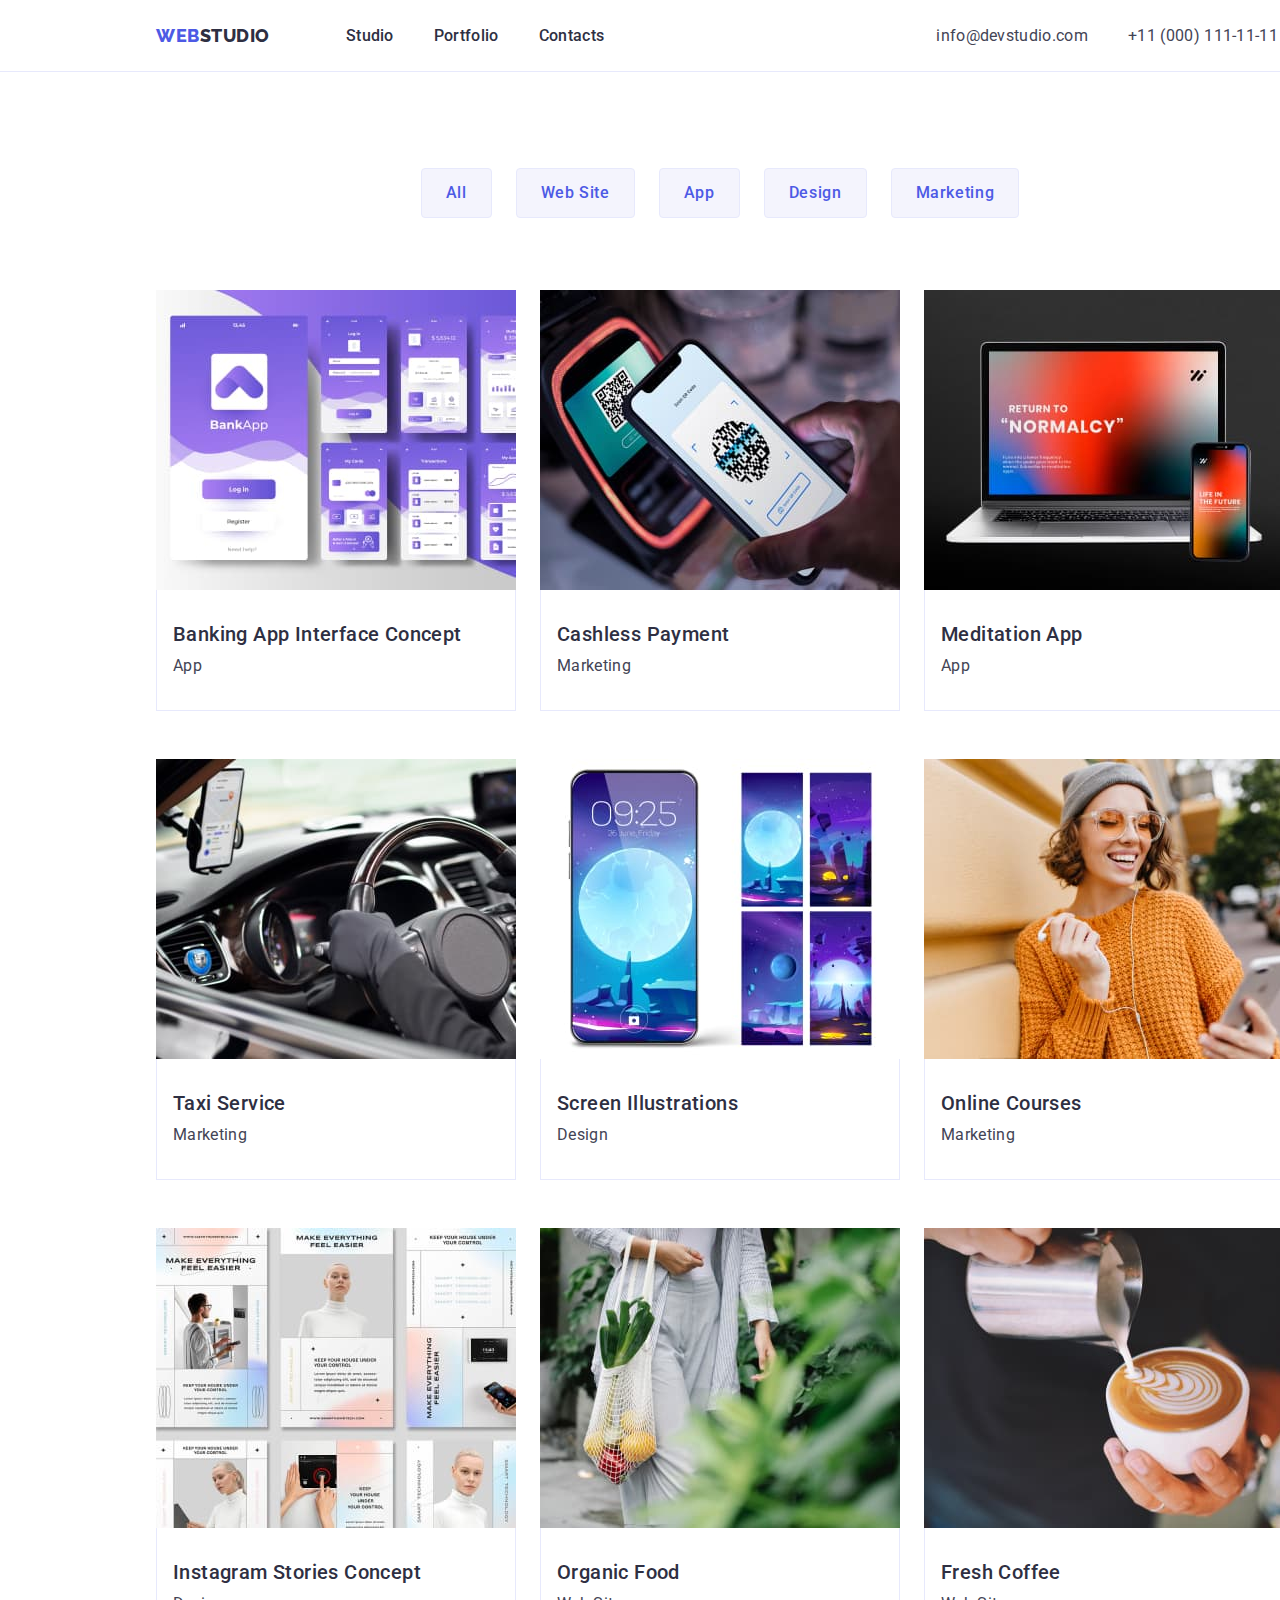
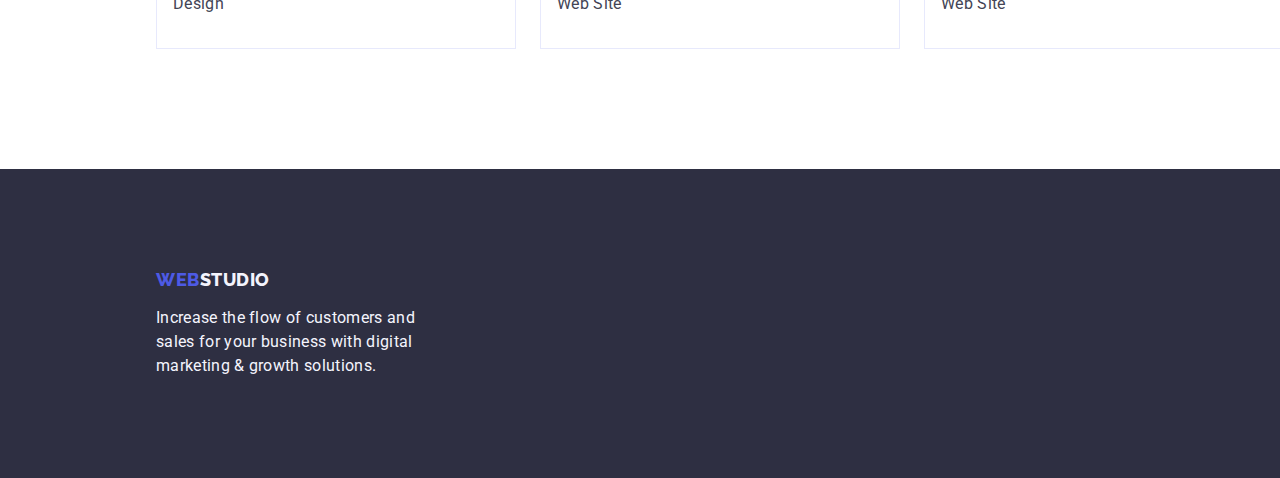
==== portfolio.html @ 1eb71e54 "Initial commit" ====
<!DOCTYPE html>
<html lang="en">
  <head>
    <meta charset="UTF-8" />
    <meta http-equiv="X-UA-Compatible" content="IE=edge" />
    <meta name="viewport" content="width=device-width, initial-scale=1.0" />
    <link rel="preconnect" href="https://fonts.googleapis.com" />
    <link rel="preconnect" href="https://fonts.gstatic.com" crossorigin />
    <link
      href="https://fonts.googleapis.com/css2?family=Raleway:wght@800&family=Roboto:wght@400;500;700;900&display=swap"
      rel="stylesheet"
    />
    <link rel="stylesheet" href="./css/modern-normalize.min.css" />
    <link rel="stylesheet" href="./css/styles.css" />
    <title>Portfolio</title>
  </head>
  <body>
    <!-- header -->
    <header class="header">
      <div class="header-div container">
        <nav class="header-nav">
          <!-- logo -->

          <a class="header-logo-main link" href="./index.html"
            >Web<span class="header-logo-part">Studio</span></a
          >
          <!-- menu -->
          <!-- использовать ли тут меню, или лучше юл? по семантике вроде как лучше меню? -->
          <ul class="list header-list">
            <li class="header-menu-list">
              <a class="header-menu-list-properties link" href="./index.html"
                >Studio</a
              >
            </li>
            <li class="header-menu-list">
              <a
                class="header-menu-list-properties link"
                href="./portfolio.html"
                >Portfolio</a
              >
            </li>
            <li class="header-menu-list">
              <a class="header-menu-list-properties link" href="">Contacts</a>
            </li>
          </ul>
        </nav>
        <!-- contacts -->
        <address class="header-contacts">
          <ul class="list header-contacts-list">
            <li class="contacts-item">
              <a class="contacts-link link" href="mailto:info@devstudio.com"
                >info@devstudio.com</a
              >
            </li>
            <li class="contacts-item">
              <a class="contacts-link link" href="tel:+110001111111"
                >+11 (000) 111-11-11</a
              >
            </li>
          </ul>
        </address>
      </div>
    </header>
    <main>
      <section class="projects-section">
        <div class="projects-container container">
          <h1 class="visually-hidden">Our Projects</h1>
          <ul class="projects-list list">
            <li><button class="portfolio-button" type="button">All</button></li>
            <li>
              <button class="portfolio-button" type="button">Web Site</button>
            </li>
            <li><button class="portfolio-button" type="button">App</button></li>
            <li>
              <button class="portfolio-button" type="button">Design</button>
            </li>
            <li>
              <button class="portfolio-button" type="button">Marketing</button>
            </li>
          </ul>

          <ul class="projects-card list">
            <li class="projects-card-list">
              <a class="link" href=""
                ><img
                  src="./images/bankingappinterfaceconcept.jpg"
                  alt="Banking App Interface Concept"
                  width="360"
                  height="300"
                />
                <div class="projects-card-list-content">
                  <h2 class="h-two-portfolio">Banking App Interface Concept</h2>
                  <p class="goal-p">App</p>
                </div>
              </a>
            </li>
            <li class="projects-card-list">
              <a class="link" href=""
                ><img
                  src="./images/cashlesspayment.jpg"
                  alt="Cashless Payment"
                  width="360"
                  height="300"
                />
                <div class="projects-card-list-content">
                  <h2 class="h-two-portfolio">Cashless Payment</h2>
                  <p class="goal-p">Marketing</p>
                </div>
              </a>
            </li>
            <li class="projects-card-list">
              <a class="link" href=""
                ><img
                  src="./images/meditationapp.jpg"
                  alt="Meditation App"
                  width="360"
                  height="300"
                />
                <div class="projects-card-list-content">
                  <h2 class="h-two-portfolio">Meditation App</h2>
                  <p class="goal-p">App</p>
                </div>
              </a>
            </li>
            <li class="projects-card-list">
              <a class="link" href=""
                ><img
                  src="./images/taxiservice.jpg"
                  alt="Taxi Service"
                  width="360"
                  height="300"
                />
                <div class="projects-card-list-content">
                  <h2 class="h-two-portfolio">Taxi Service</h2>
                  <p class="goal-p">Marketing</p>
                </div>
              </a>
            </li>
            <li class="projects-card-list">
              <a class="link" href=""
                ><img
                  src="./images/screenillustrations.jpg"
                  alt="Screen Illustrations"
                  width="360"
                  height="300"
                />
                <div class="projects-card-list-content">
                  <h2 class="h-two-portfolio">Screen Illustrations</h2>
                  <p class="goal-p">Design</p>
                </div>
              </a>
            </li>
            <li class="projects-card-list">
              <a class="link" href=""
                ><img
                  src="./images/onlinecourses.jpg"
                  alt="Online Courses"
                  width="360"
                  height="300"
                />
                <div class="projects-card-list-content">
                  <h2 class="h-two-portfolio">Online Courses</h2>
                  <p class="goal-p">Marketing</p>
                </div>
              </a>
            </li>
            <li class="projects-card-list">
              <a class="link" href=""
                ><img
                  src="./images/instagramstoriesconcept.jpg"
                  alt="Instagram Stories Concept"
                  width="360"
                  height="300"
                />
                <div class="projects-card-list-content">
                  <h2 class="h-two-portfolio">Instagram Stories Concept</h2>
                  <p class="goal-p">Design</p>
                </div>
              </a>
            </li>
            <li class="projects-card-list">
              <a class="link" href="">
                <img
                  src="./images/organicfood.jpg"
                  alt="Organic Food"
                  width="360"
                  height="300"
                />
                <div class="projects-card-list-content">
                  <h2 class="h-two-portfolio">Organic Food</h2>
                  <p class="goal-p">Web Site</p>
                </div>
              </a>
            </li>
            <li class="projects-card-list">
              <a class="link" href="">
                <img
                  src="./images/freshcoffee.jpg"
                  alt="Fresh Coffee"
                  width="360"
                  height="300"
                />
                <div class="projects-card-list-content">
                  <h2 class="h-two-portfolio">Fresh Coffee</h2>
                  <p class="goal-p">Web Site</p>
                </div>
              </a>
            </li>
          </ul>
        </div>
      </section>
    </main>
    <footer class="footer-main">
      <div class="footer-container container">
        <a class="footer-logo-main link" href="./index.html"
          >Web<span class="footer-logo-part">Studio</span></a
        >

        <p class="footer-text">
          Increase the flow of customers and <br />
          sales for your business with digital <br />
          marketing & growth solutions.
        </p>
      </div>
    </footer>
  </body>
</html>
---- css/styles.css ----
body {
  font-family: "Roboto", sans-serif;
  color: #434455;
  background-color: #ffffff;
  width: 1440px;
  margin: 0 auto;
}

.container {
  -webkit-box-align: center;
      -ms-flex-align: center;
          align-items: center;
  width: 1158px;
  margin: 0 auto;
  padding: 0 15px;
}

.header {
  background-color: #ffffff;
  border-bottom: 1px solid #e7e9fc;
  height: 72px;
  display: -webkit-box;
  display: -ms-flexbox;
  display: flex;
  -webkit-box-pack: center;
      -ms-flex-pack: center;
          justify-content: center;
}
.header .header-div {
  display: -webkit-box;
  display: -ms-flexbox;
  display: flex;
}
.header .header-div .header-nav {
  display: -webkit-box;
  display: -ms-flexbox;
  display: flex;
  -webkit-box-align: center;
      -ms-flex-align: center;
          align-items: center;
}
.header .header-div .header-nav .header-list {
  display: -webkit-box;
  display: -ms-flexbox;
  display: flex;
  margin-right: 332px;
  gap: 40px;
  -webkit-box-align: start;
      -ms-flex-align: start;
          align-items: flex-start;
}
.header .header-div .header-nav .header-list .header-menu-list-properties {
  color: #2e2f42;
  font-size: 16px;
  font-weight: 500;
  line-height: 1.5;
  letter-spacing: 0.02em;
  padding: 24px 0;
}
.header .header-div .header-nav .header-list .header-menu-list-properties:hover, .header .header-div .header-nav .header-list .header-menu-list-properties:focus {
  color: #404bbf;
}
.header .header-div .header-nav .header-logo-main {
  color: #4d5ae5;
  font-family: "Raleway", sans-serif;
  font-size: 18px;
  font-weight: 800;
  text-transform: uppercase;
  line-height: 1.17;
  letter-spacing: 0.03em;
  margin-right: 76px;
}
.header .header-div .header-nav .header-logo-main .header-logo-part {
  color: #2e2f42;
}
.header .header-div .header-contacts {
  font-style: normal;
}
.header .header-div .header-contacts .header-contacts-list {
  display: -webkit-box;
  display: -ms-flexbox;
  display: flex;
  gap: 40px;
}
.header .header-div .header-contacts .header-contacts-list .contacts-link {
  color: inherit;
  font-size: 16px;
  line-height: 1.5;
  letter-spacing: 0.02em;
}
.header .header-div .header-contacts .header-contacts-list .contacts-link:hover, .header .header-div .header-contacts .header-contacts-list .contacts-link:focus {
  color: #404bbf;
}

.footer-main {
  background-color: #2e2f42;
  padding: 100px 0;
}
.footer-main .footer-logo-main {
  display: inline-block;
  color: #4d5ae5;
  font-family: "Raleway", sans-serif;
  font-size: 18px;
  font-weight: 800;
  text-transform: uppercase;
  line-height: 1.17;
  letter-spacing: 0.03em;
  margin-bottom: 16px;
}
.footer-main .footer-logo-main .footer-logo-part {
  color: #f4f4fd;
}
.footer-main .footer-text {
  max-width: 264px;
  font-size: 16px;
  color: #f4f4fd;
  letter-spacing: 0.02em;
  line-height: 1.5;
}

.list {
  list-style: none;
}

.link {
  text-decoration: none;
}

.h-one {
  color: #ffffff;
  font-size: 56px;
  line-height: 1.07;
  letter-spacing: 0.02em;
}

.h-two {
  color: #2e2f42;
  font-size: 36px;
  line-height: 1.11;
  text-transform: capitalize;
  letter-spacing: 0.02em;
  text-align: center;
}

.goal-p {
  color: #434455;
  font-size: 16px;
  line-height: 1.5;
  letter-spacing: 0.02em;
}

.h-three {
  color: #2e2f42;
  font-size: 20px;
  font-weight: 500;
  line-height: 1.2;
  letter-spacing: 0.02em;
}

.h-two-portfolio {
  color: #2e2f42;
  font-size: 20px;
  font-weight: 500;
  line-height: 1.2;
  letter-spacing: 0.02em;
}

.main-button {
  font-family: "Roboto", sans-serif;
  font-weight: 500;
  background-color: #4d5ae5;
  color: #ffffff;
  font-size: 16px;
  cursor: pointer;
  line-height: 1.5;
  letter-spacing: 0.04em;
  height: 56px;
}
.main-button:hover, .main-button:focus {
  background-color: #404bbf;
}

.portfolio-button {
  font-family: "Roboto", sans-serif;
  font-weight: 500;
  background-color: #f4f4fd;
  color: #4d5ae5;
  font-size: 16px;
  cursor: pointer;
  line-height: 1.5;
  letter-spacing: 0.04em;
  padding: 12px 24px;
  border-radius: 4px;
  border: 1px solid #e7e9fc;
}
.portfolio-button:hover, .portfolio-button:focus {
  background-color: #404bbf;
  color: #ffffff;
  border: 1px solid transparent;
}

.welcome-page {
  display: -webkit-box;
  display: -ms-flexbox;
  display: flex;
  -ms-flex-negative: 0;
      flex-shrink: 0;
  width: 1440px;
  background-color: #2e2f42;
  color: #ffffff;
  padding: 188px 0;
  text-align: center;
}
.welcome-page .h-one {
  max-width: 496px;
  margin: 0 auto;
}
.welcome-page .main-button {
  display: block;
  min-width: 169px;
  border: none;
  border-radius: 4px;
  margin: 48px auto 0;
}

.visually-hidden {
  position: absolute;
  width: 1px;
  height: 1px;
  padding: 0;
  margin: -1px;
  overflow: hidden;
  clip: rect(0, 0, 0, 0);
  -webkit-clip-path: inset(100%);
          clip-path: inset(100%);
  white-space: nowrap;
  border: 0;
}

.our-goal {
  padding: 120px 0;
}
.our-goal .goal-container {
  display: -webkit-box;
  display: -ms-flexbox;
  display: flex;
  -ms-flex-negative: 0;
      flex-shrink: 0;
}
.our-goal .goal-container .goal-list {
  display: -webkit-box;
  display: -ms-flexbox;
  display: flex;
  gap: 24px;
}
.our-goal .goal-container .goal-list .goal-list-li {
  display: -webkit-box;
  display: -ms-flexbox;
  display: flex;
  width: calc((100% - 72px) / 4);
  -webkit-box-orient: vertical;
  -webkit-box-direction: normal;
      -ms-flex-direction: column;
          flex-direction: column;
  -webkit-box-align: start;
      -ms-flex-align: start;
          align-items: flex-start;
}
.our-goal .goal-container .goal-list .goal-list-li .h-three {
  margin-bottom: 8px;
}
.our-goal .goal-container .goal-list .goal-list-li .goal-p {
  margin: 0;
  padding: 0;
}

.section-two {
  padding: 0 0 120px 0;
}
.section-two .do-container {
  display: -webkit-box;
  display: -ms-flexbox;
  display: flex;
  -webkit-box-orient: vertical;
  -webkit-box-direction: normal;
      -ms-flex-direction: column;
          flex-direction: column;
}
.section-two .do-container .h-two {
  margin-bottom: 72px;
  text-align: center;
}
.section-two .do-container .images-list {
  display: -webkit-box;
  display: -ms-flexbox;
  display: flex;
  gap: 24px;
  -ms-flex-negative: 0;
      flex-shrink: 0;
}
.section-two .do-container .images-list .images-work {
  display: -webkit-inline-box;
  display: -ms-inline-flexbox;
  display: inline-flex;
  width: calc((100% - 48px) / 3);
  -webkit-box-orient: vertical;
  -webkit-box-direction: normal;
      -ms-flex-direction: column;
          flex-direction: column;
  -webkit-box-align: start;
      -ms-flex-align: start;
          align-items: flex-start;
}

.section-employee {
  padding: 120px 0;
  background: #f4f4fd;
}
.section-employee .employee-container {
  display: -webkit-box;
  display: -ms-flexbox;
  display: flex;
  -webkit-box-orient: vertical;
  -webkit-box-direction: normal;
      -ms-flex-direction: column;
          flex-direction: column;
}
.section-employee .employee-container .h-two {
  margin-bottom: 72px;
  text-align: center;
}
.section-employee .employee-container .employee-list {
  display: -webkit-box;
  display: -ms-flexbox;
  display: flex;
  gap: 24px;
  -ms-flex-negative: 0;
      flex-shrink: 0;
}
.section-employee .employee-container .employee-list .employee-card {
  display: -webkit-inline-box;
  display: -ms-inline-flexbox;
  display: inline-flex;
  width: calc((100% - 72px) / 4);
  -webkit-box-orient: vertical;
  -webkit-box-direction: normal;
      -ms-flex-direction: column;
          flex-direction: column;
  -webkit-box-align: center;
      -ms-flex-align: center;
          align-items: center;
  -webkit-box-pack: center;
      -ms-flex-pack: center;
          justify-content: center;
  border-radius: 0px 0px 4px 4px;
  background: #ffffff;
  -webkit-box-shadow: 0px 2px 1px 0px rgba(46, 47, 66, 0.08), 0px 1px 1px 0px rgba(46, 47, 66, 0.16), 0px 1px 6px 0px rgba(46, 47, 66, 0.08);
          box-shadow: 0px 2px 1px 0px rgba(46, 47, 66, 0.08), 0px 1px 1px 0px rgba(46, 47, 66, 0.16), 0px 1px 6px 0px rgba(46, 47, 66, 0.08);
}
.section-employee .employee-container .employee-list .employee-card .employee-card-text {
  display: -webkit-box;
  display: -ms-flexbox;
  display: flex;
  width: 232px;
  -webkit-box-orient: vertical;
  -webkit-box-direction: normal;
      -ms-flex-direction: column;
          flex-direction: column;
  -webkit-box-pack: center;
      -ms-flex-pack: center;
          justify-content: center;
  -webkit-box-align: center;
      -ms-flex-align: center;
          align-items: center;
  padding: 32px 16px;
}
.section-employee .employee-container .employee-list .employee-card .employee-card-text .h-three {
  text-align: center;
  margin-bottom: 8px;
}
.section-employee .employee-container .employee-list .employee-card .employee-card-text .goal-p {
  text-align: center;
}

.projects-section {
  padding: 96px 0 120px 0;
}
.projects-section .projects-list {
  display: -webkit-box;
  display: -ms-flexbox;
  display: flex;
  -webkit-box-pack: center;
      -ms-flex-pack: center;
          justify-content: center;
  gap: 24px;
  margin-bottom: 72px;
}

.projects-card {
  display: -webkit-box;
  display: -ms-flexbox;
  display: flex;
  -ms-flex-wrap: wrap;
      flex-wrap: wrap;
  -webkit-column-gap: 24px;
     -moz-column-gap: 24px;
          column-gap: 24px;
  row-gap: 48px;
}
.projects-card .projects-card-list {
  width: calc((100% - 48px) / 3);
}
.projects-card .projects-card-list .projects-card-list-content {
  padding: 32px 16px;
  border: 1px solid #e7e9fc;
  border-top: none;
}
.projects-card .projects-card-list .projects-card-list-content .h-two-portfolio {
  margin-bottom: 8px;
}/*# sourceMappingURL=styles.css.map */
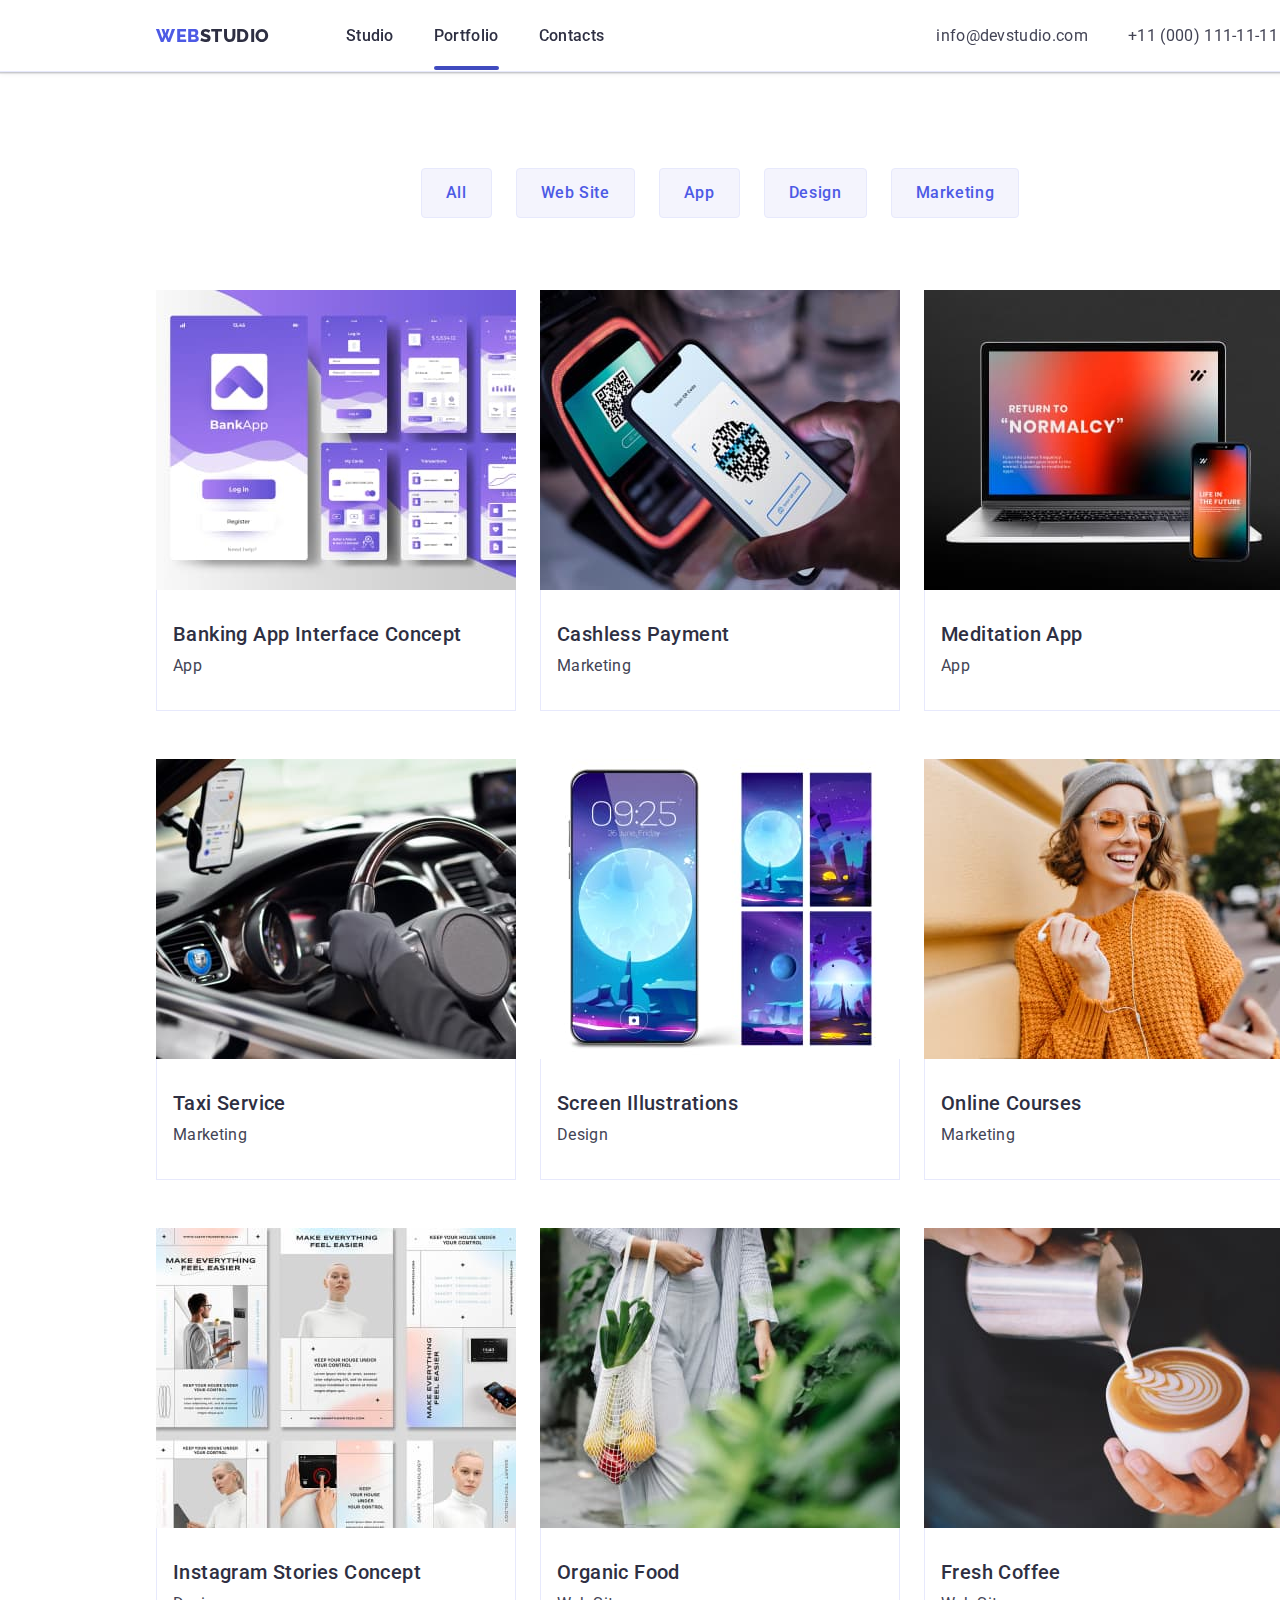
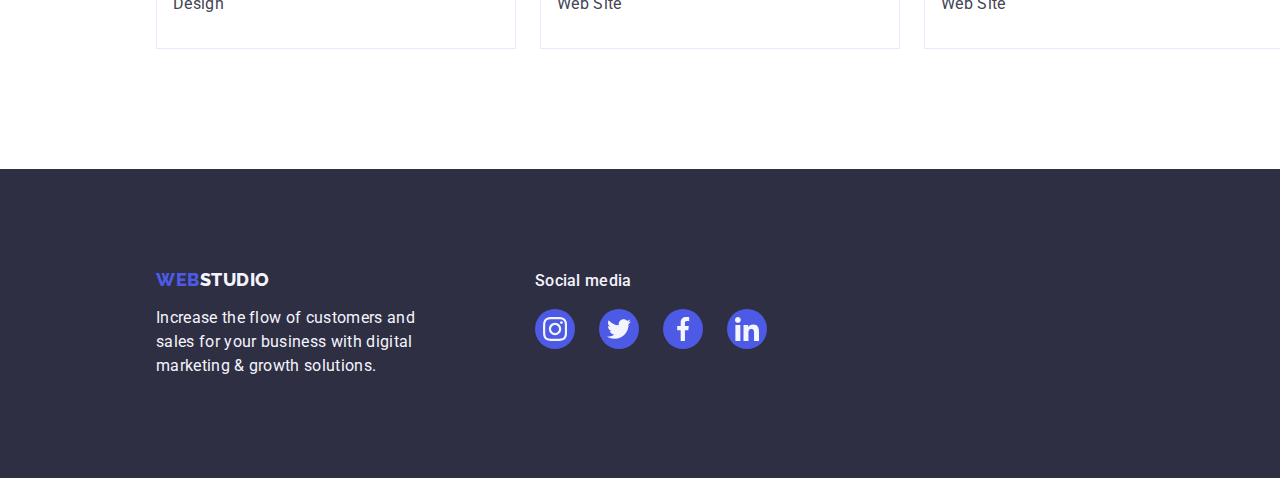
==== commit a4ae692b: "test" ====
--- a/portfolio.html
+++ b/portfolio.html
@@ -34,7 +34,7 @@
             </li>
             <li class="header-menu-list">
               <a
-                class="header-menu-list-properties link"
+                class="header-menu-list-properties link current"
                 href="./portfolio.html"
                 >Portfolio</a
               >
@@ -81,13 +81,23 @@
 
           <ul class="projects-card list">
             <li class="projects-card-list">
-              <a class="link" href=""
-                ><img
-                  src="./images/bankingappinterfaceconcept.jpg"
-                  alt="Banking App Interface Concept"
-                  width="360"
-                  height="300"
-                />
+              <a class="link" href="">
+                <div class="projects-overlay-box">
+                  <img
+                    src="./images/bankingappinterfaceconcept.jpg"
+                    alt="Banking App Interface Concept"
+                    width="360"
+                    height="300"
+                  />
+                  <div class="overlay">
+                    <p class="overlay-p">
+                      Lorem ipsum dolor sit amet consectetur adipisicing elit.
+                      Atque nobis, officia eveniet culpa consequuntur distinctio
+                      quo non soluta tenetur sit voluptatibus quos libero, omnis
+                      rem maxime, mollitia blanditiis suscipit hic.
+                    </p>
+                  </div>
+                </div>
                 <div class="projects-card-list-content">
                   <h2 class="h-two-portfolio">Banking App Interface Concept</h2>
                   <p class="goal-p">App</p>
@@ -96,12 +106,22 @@
             </li>
             <li class="projects-card-list">
               <a class="link" href=""
-                ><img
-                  src="./images/cashlesspayment.jpg"
-                  alt="Cashless Payment"
-                  width="360"
-                  height="300"
-                />
+                ><div class="projects-overlay-box">
+                  <img
+                    src="./images/cashlesspayment.jpg"
+                    alt="Cashless Payment"
+                    width="360"
+                    height="300"
+                  />
+                  <div class="overlay">
+                    <p class="overlay-p">
+                      Lorem ipsum dolor sit amet consectetur adipisicing elit.
+                      Atque nobis, officia eveniet culpa consequuntur distinctio
+                      quo non soluta tenetur sit voluptatibus quos libero, omnis
+                      rem maxime, mollitia blanditiis suscipit hic.
+                    </p>
+                  </div>
+                </div>
                 <div class="projects-card-list-content">
                   <h2 class="h-two-portfolio">Cashless Payment</h2>
                   <p class="goal-p">Marketing</p>
@@ -110,12 +130,22 @@
             </li>
             <li class="projects-card-list">
               <a class="link" href=""
-                ><img
-                  src="./images/meditationapp.jpg"
-                  alt="Meditation App"
-                  width="360"
-                  height="300"
-                />
+                ><div class="projects-overlay-box">
+                  <img
+                    src="./images/meditationapp.jpg"
+                    alt="Meditation App"
+                    width="360"
+                    height="300"
+                  />
+                  <div class="overlay">
+                    <p class="overlay-p">
+                      Lorem ipsum dolor sit amet consectetur adipisicing elit.
+                      Atque nobis, officia eveniet culpa consequuntur distinctio
+                      quo non soluta tenetur sit voluptatibus quos libero, omnis
+                      rem maxime, mollitia blanditiis suscipit hic.
+                    </p>
+                  </div>
+                </div>
                 <div class="projects-card-list-content">
                   <h2 class="h-two-portfolio">Meditation App</h2>
                   <p class="goal-p">App</p>
@@ -124,12 +154,22 @@
             </li>
             <li class="projects-card-list">
               <a class="link" href=""
-                ><img
-                  src="./images/taxiservice.jpg"
-                  alt="Taxi Service"
-                  width="360"
-                  height="300"
-                />
+                ><div class="projects-overlay-box">
+                  <img
+                    src="./images/taxiservice.jpg"
+                    alt="Taxi Service"
+                    width="360"
+                    height="300"
+                  />
+                  <div class="overlay">
+                    <p class="overlay-p">
+                      Lorem ipsum dolor sit amet consectetur adipisicing elit.
+                      Atque nobis, officia eveniet culpa consequuntur distinctio
+                      quo non soluta tenetur sit voluptatibus quos libero, omnis
+                      rem maxime, mollitia blanditiis suscipit hic.
+                    </p>
+                  </div>
+                </div>
                 <div class="projects-card-list-content">
                   <h2 class="h-two-portfolio">Taxi Service</h2>
                   <p class="goal-p">Marketing</p>
@@ -138,12 +178,22 @@
             </li>
             <li class="projects-card-list">
               <a class="link" href=""
-                ><img
-                  src="./images/screenillustrations.jpg"
-                  alt="Screen Illustrations"
-                  width="360"
-                  height="300"
-                />
+                ><div class="projects-overlay-box">
+                  <img
+                    src="./images/screenillustrations.jpg"
+                    alt="Screen Illustrations"
+                    width="360"
+                    height="300"
+                  />
+                  <div class="overlay">
+                    <p class="overlay-p">
+                      Lorem ipsum dolor sit amet consectetur adipisicing elit.
+                      Atque nobis, officia eveniet culpa consequuntur distinctio
+                      quo non soluta tenetur sit voluptatibus quos libero, omnis
+                      rem maxime, mollitia blanditiis suscipit hic.
+                    </p>
+                  </div>
+                </div>
                 <div class="projects-card-list-content">
                   <h2 class="h-two-portfolio">Screen Illustrations</h2>
                   <p class="goal-p">Design</p>
@@ -152,12 +202,22 @@
             </li>
             <li class="projects-card-list">
               <a class="link" href=""
-                ><img
-                  src="./images/onlinecourses.jpg"
-                  alt="Online Courses"
-                  width="360"
-                  height="300"
-                />
+                ><div class="projects-overlay-box">
+                  <img
+                    src="./images/onlinecourses.jpg"
+                    alt="Online Courses"
+                    width="360"
+                    height="300"
+                  />
+                  <div class="overlay">
+                    <p class="overlay-p">
+                      Lorem ipsum dolor sit amet consectetur adipisicing elit.
+                      Atque nobis, officia eveniet culpa consequuntur distinctio
+                      quo non soluta tenetur sit voluptatibus quos libero, omnis
+                      rem maxime, mollitia blanditiis suscipit hic.
+                    </p>
+                  </div>
+                </div>
                 <div class="projects-card-list-content">
                   <h2 class="h-two-portfolio">Online Courses</h2>
                   <p class="goal-p">Marketing</p>
@@ -166,12 +226,22 @@
             </li>
             <li class="projects-card-list">
               <a class="link" href=""
-                ><img
-                  src="./images/instagramstoriesconcept.jpg"
-                  alt="Instagram Stories Concept"
-                  width="360"
-                  height="300"
-                />
+                ><div class="projects-overlay-box">
+                  <img
+                    src="./images/instagramstoriesconcept.jpg"
+                    alt="Instagram Stories Concept"
+                    width="360"
+                    height="300"
+                  />
+                  <div class="overlay">
+                    <p class="overlay-p">
+                      Lorem ipsum dolor sit amet consectetur adipisicing elit.
+                      Atque nobis, officia eveniet culpa consequuntur distinctio
+                      quo non soluta tenetur sit voluptatibus quos libero, omnis
+                      rem maxime, mollitia blanditiis suscipit hic.
+                    </p>
+                  </div>
+                </div>
                 <div class="projects-card-list-content">
                   <h2 class="h-two-portfolio">Instagram Stories Concept</h2>
                   <p class="goal-p">Design</p>
@@ -180,12 +250,22 @@
             </li>
             <li class="projects-card-list">
               <a class="link" href="">
-                <img
-                  src="./images/organicfood.jpg"
-                  alt="Organic Food"
-                  width="360"
-                  height="300"
-                />
+                <div class="projects-overlay-box">
+                  <img
+                    src="./images/organicfood.jpg"
+                    alt="Organic Food"
+                    width="360"
+                    height="300"
+                  />
+                  <div class="overlay">
+                    <p class="overlay-p">
+                      Lorem ipsum dolor sit amet consectetur adipisicing elit.
+                      Atque nobis, officia eveniet culpa consequuntur distinctio
+                      quo non soluta tenetur sit voluptatibus quos libero, omnis
+                      rem maxime, mollitia blanditiis suscipit hic.
+                    </p>
+                  </div>
+                </div>
                 <div class="projects-card-list-content">
                   <h2 class="h-two-portfolio">Organic Food</h2>
                   <p class="goal-p">Web Site</p>
@@ -194,12 +274,22 @@
             </li>
             <li class="projects-card-list">
               <a class="link" href="">
-                <img
-                  src="./images/freshcoffee.jpg"
-                  alt="Fresh Coffee"
-                  width="360"
-                  height="300"
-                />
+                <div class="projects-overlay-box">
+                  <img
+                    src="./images/freshcoffee.jpg"
+                    alt="Fresh Coffee"
+                    width="360"
+                    height="300"
+                  />
+                  <div class="overlay">
+                    <p class="overlay-p">
+                      Lorem ipsum dolor sit amet consectetur adipisicing elit.
+                      Atque nobis, officia eveniet culpa consequuntur distinctio
+                      quo non soluta tenetur sit voluptatibus quos libero, omnis
+                      rem maxime, mollitia blanditiis suscipit hic.
+                    </p>
+                  </div>
+                </div>
                 <div class="projects-card-list-content">
                   <h2 class="h-two-portfolio">Fresh Coffee</h2>
                   <p class="goal-p">Web Site</p>
@@ -212,15 +302,67 @@
     </main>
     <footer class="footer-main">
       <div class="footer-container container">
-        <a class="footer-logo-main link" href="./index.html"
-          >Web<span class="footer-logo-part">Studio</span></a
-        >
+        <div class="footer-logo-p">
+          <a class="footer-logo-main link" href="./index.html"
+            >Web<span class="footer-logo-part">Studio</span></a
+          >
 
-        <p class="footer-text">
-          Increase the flow of customers and <br />
-          sales for your business with digital <br />
-          marketing & growth solutions.
-        </p>
+          <p class="footer-text">
+            Increase the flow of customers and <br />
+            sales for your business with digital <br />
+            marketing & growth solutions.
+          </p>
+        </div>
+
+        <div class="footer-icons-box">
+          <p class="socials-p">Social media</p>
+          <ul class="footer-icons-ul list">
+            <li class="footer-icons-list">
+              <a
+                class="footer-a"
+                href="https://www.instagram.com/"
+                target="_blank"
+              >
+                <svg class="icon" width="24" height="24">
+                  <use href="./images/icons.svg#icon-instagram"></use>
+                </svg>
+              </a>
+            </li>
+            <li class="footer-icons-list">
+              <a
+                class="footer-a"
+                href="https://www.twitter.com/"
+                target="_blank"
+              >
+                <svg class="icon" width="24" height="24">
+                  <use href="./images/icons.svg#icon-twitter"></use>
+                </svg>
+              </a>
+            </li>
+            <li class="footer-icons-list">
+              <a
+                class="footer-a"
+                href="https://www.facebook.com/"
+                target="_blank"
+              >
+                <svg class="icon" width="24" height="24">
+                  <use href="./images/icons.svg#icon-facebook"></use>
+                </svg>
+              </a>
+            </li>
+            <li class="footer-icons-list">
+              <a
+                class="footer-a"
+                href="https://www.linkedin.com/"
+                target="_blank"
+              >
+                <svg class="icon" width="24" height="24">
+                  <use href="./images/icons.svg#icon-linkedin"></use>
+                </svg>
+              </a>
+            </li>
+          </ul>
+        </div>
       </div>
     </footer>
   </body>
--- a/css/styles.css
+++ b/css/styles.css
@@ -25,6 +25,10 @@
   -webkit-box-pack: center;
       -ms-flex-pack: center;
           justify-content: center;
+  position: sticky;
+  top: 0;
+  -webkit-box-shadow: 0px 2px 1px rgba(46, 47, 66, 0.08), 0px 1px 1px rgba(46, 47, 66, 0.16), 0px 1px 6px rgba(46, 47, 66, 0.08);
+          box-shadow: 0px 2px 1px rgba(46, 47, 66, 0.08), 0px 1px 1px rgba(46, 47, 66, 0.16), 0px 1px 6px rgba(46, 47, 66, 0.08);
 }
 .header .header-div {
   display: -webkit-box;
@@ -92,11 +96,114 @@
   color: #404bbf;
 }
 
+.current {
+  position: relative;
+  color: #404bbf;
+  -webkit-transition: color 250ms cubic-bezier(0.4, 0, 0.2, 1);
+  transition: color 250ms cubic-bezier(0.4, 0, 0.2, 1);
+}
+.current::after {
+  content: "";
+  width: 100%;
+  position: absolute;
+  left: 0;
+  bottom: -1px;
+  height: 4px;
+  background-color: #404bbf;
+  border-radius: 2px;
+}
+
 .footer-main {
   background-color: #2e2f42;
   padding: 100px 0;
 }
-.footer-main .footer-logo-main {
+.footer-main .footer-icons-box {
+  display: -webkit-box;
+  display: -ms-flexbox;
+  display: flex;
+  -webkit-box-orient: vertical;
+  -webkit-box-direction: normal;
+      -ms-flex-direction: column;
+          flex-direction: column;
+}
+.footer-main .footer-icons-box .socials-p {
+  font-size: 16px;
+  font-weight: 500;
+  color: #f4f4fd;
+  letter-spacing: 0.02em;
+  line-height: 1.5;
+  margin-bottom: 16px;
+}
+.footer-main .footer-icons-box .footer-icons-ul {
+  display: -webkit-box;
+  display: -ms-flexbox;
+  display: flex;
+  -webkit-box-orient: horizontal;
+  -webkit-box-direction: normal;
+      -ms-flex-direction: row;
+          flex-direction: row;
+  -webkit-box-pack: center;
+      -ms-flex-pack: center;
+          justify-content: center;
+  -webkit-box-align: center;
+      -ms-flex-align: center;
+          align-items: center;
+  gap: 24px;
+}
+.footer-main .footer-icons-box .footer-icons-ul .footer-icons-list {
+  display: -webkit-box;
+  display: -ms-flexbox;
+  display: flex;
+  -webkit-box-align: center;
+      -ms-flex-align: center;
+          align-items: center;
+  -webkit-box-pack: center;
+      -ms-flex-pack: center;
+          justify-content: center;
+  background-color: #4d5ae5;
+  width: 40px;
+  height: 40px;
+  border-radius: 50%;
+}
+.footer-main .footer-icons-box .footer-icons-ul .footer-icons-list .footer-a {
+  display: -webkit-box;
+  display: -ms-flexbox;
+  display: flex;
+  width: 100%;
+  height: 100%;
+  -webkit-box-align: center;
+      -ms-flex-align: center;
+          align-items: center;
+  -webkit-box-pack: center;
+      -ms-flex-pack: center;
+          justify-content: center;
+}
+.footer-main .footer-icons-box .footer-icons-ul .footer-icons-list:hover, .footer-main .footer-icons-box .footer-icons-ul .footer-icons-list:focus {
+  background-color: #31d0aa;
+}
+.footer-main .footer-container {
+  display: -webkit-box;
+  display: -ms-flexbox;
+  display: flex;
+  -webkit-box-orient: horizontal;
+  -webkit-box-direction: normal;
+      -ms-flex-direction: row;
+          flex-direction: row;
+  -webkit-box-align: start;
+      -ms-flex-align: start;
+          align-items: flex-start;
+  gap: 120px;
+}
+.footer-main .footer-container .footer-logo-p {
+  display: -webkit-box;
+  display: -ms-flexbox;
+  display: flex;
+  -webkit-box-orient: vertical;
+  -webkit-box-direction: normal;
+      -ms-flex-direction: column;
+          flex-direction: column;
+}
+.footer-main .footer-container .footer-logo-p .footer-logo-main {
   display: inline-block;
   color: #4d5ae5;
   font-family: "Raleway", sans-serif;
@@ -107,10 +214,10 @@
   letter-spacing: 0.03em;
   margin-bottom: 16px;
 }
-.footer-main .footer-logo-main .footer-logo-part {
+.footer-main .footer-container .footer-logo-p .footer-logo-main .footer-logo-part {
   color: #f4f4fd;
 }
-.footer-main .footer-text {
+.footer-main .footer-container .footer-logo-p .footer-text {
   max-width: 264px;
   font-size: 16px;
   color: #f4f4fd;
@@ -199,6 +306,59 @@
   border: 1px solid transparent;
 }
 
+.icons-box {
+  display: -webkit-box;
+  display: -ms-flexbox;
+  display: flex;
+}
+.icons-box .icons-ul {
+  display: -webkit-box;
+  display: -ms-flexbox;
+  display: flex;
+  -webkit-box-orient: horizontal;
+  -webkit-box-direction: normal;
+      -ms-flex-direction: row;
+          flex-direction: row;
+  -webkit-box-pack: center;
+      -ms-flex-pack: center;
+          justify-content: center;
+  -webkit-box-align: center;
+      -ms-flex-align: center;
+          align-items: center;
+  gap: 24px;
+}
+.icons-box .icons-ul .socials-icons-list {
+  display: -webkit-box;
+  display: -ms-flexbox;
+  display: flex;
+  -webkit-box-align: center;
+      -ms-flex-align: center;
+          align-items: center;
+  -webkit-box-pack: center;
+      -ms-flex-pack: center;
+          justify-content: center;
+  background-color: #4d5ae5;
+  width: 40px;
+  height: 40px;
+  border-radius: 50%;
+}
+.icons-box .icons-ul .socials-icons-list a {
+  display: -webkit-box;
+  display: -ms-flexbox;
+  display: flex;
+  width: 100%;
+  height: 100%;
+  -webkit-box-align: center;
+      -ms-flex-align: center;
+          align-items: center;
+  -webkit-box-pack: center;
+      -ms-flex-pack: center;
+          justify-content: center;
+}
+.icons-box .icons-ul .socials-icons-list:hover, .icons-box .icons-ul .socials-icons-list:focus {
+  background-color: #404bbf;
+}
+
 .welcome-page {
   display: -webkit-box;
   display: -ms-flexbox;
@@ -207,6 +367,10 @@
       flex-shrink: 0;
   width: 1440px;
   background-color: #2e2f42;
+  background-image: -webkit-gradient(linear, left top, left bottom, from(rgba(46, 47, 66, 0.7)), to(rgba(46, 47, 66, 0.7))), url(../images/peopleoffice.jpg);
+  background-image: linear-gradient(rgba(46, 47, 66, 0.7), rgba(46, 47, 66, 0.7)), url(../images/peopleoffice.jpg);
+  background-repeat: no-repeat;
+  background-size: cover;
   color: #ffffff;
   padding: 188px 0;
   text-align: center;
@@ -372,7 +536,7 @@
   -webkit-box-align: center;
       -ms-flex-align: center;
           align-items: center;
-  padding: 32px 16px;
+  margin: 32px 16px;
 }
 .section-employee .employee-container .employee-list .employee-card .employee-card-text .h-three {
   text-align: center;
@@ -380,6 +544,42 @@
 }
 .section-employee .employee-container .employee-list .employee-card .employee-card-text .goal-p {
   text-align: center;
+  margin-bottom: 8px;
+}
+
+.section-customers {
+  padding: 120px 0;
+}
+.section-customers .customers-div {
+  display: -webkit-box;
+  display: -ms-flexbox;
+  display: flex;
+  -webkit-box-orient: vertical;
+  -webkit-box-direction: normal;
+      -ms-flex-direction: column;
+          flex-direction: column;
+}
+.section-customers .customers-div .customers-ul {
+  display: -webkit-box;
+  display: -ms-flexbox;
+  display: flex;
+  gap: 24px;
+}
+.section-customers .customers-div .customers-ul .customers-list {
+  display: -webkit-box;
+  display: -ms-flexbox;
+  display: flex;
+  width: 168px;
+  height: 88px;
+  margin-top: 72px;
+  border-radius: 4px;
+  border: 1px solid #8e8f99;
+  -webkit-box-pack: center;
+      -ms-flex-pack: center;
+          justify-content: center;
+  -webkit-box-align: center;
+      -ms-flex-align: center;
+          align-items: center;
 }
 
 .projects-section {
@@ -417,4 +617,44 @@
 }
 .projects-card .projects-card-list .projects-card-list-content .h-two-portfolio {
   margin-bottom: 8px;
+}
+
+.projects-card-list .projects-overlay-box {
+  position: relative;
+  overflow: hidden;
+}
+.projects-card-list .projects-overlay-box .overlay {
+  display: -webkit-box;
+  display: -ms-flexbox;
+  display: flex;
+  width: 296px;
+  -webkit-box-orient: vertical;
+  -webkit-box-direction: normal;
+      -ms-flex-direction: column;
+          flex-direction: column;
+  -ms-flex-negative: 0;
+      flex-shrink: 0;
+  background-color: rgba(77, 90, 229, 0.8);
+  position: absolute;
+  top: 0;
+  left: 0;
+  width: 100%;
+  height: 100%;
+  padding: 40px 32px;
+  -webkit-transform: translateY(100%);
+          transform: translateY(100%);
+  -webkit-transition: -webkit-transform 250ms ease-in-out;
+  transition: -webkit-transform 250ms ease-in-out;
+  transition: transform 250ms ease-in-out;
+  transition: transform 250ms ease-in-out, -webkit-transform 250ms ease-in-out;
+}
+.projects-card-list .projects-overlay-box .overlay .overlay-p {
+  color: #f4f4fd;
+  font-size: 16px;
+  line-height: 1.5;
+  letter-spacing: 0.02em;
+}
+.projects-card-list:hover .overlay, .projects-card-list:focus .overlay {
+  -webkit-transform: translateY(0);
+          transform: translateY(0);
 }/*# sourceMappingURL=styles.css.map */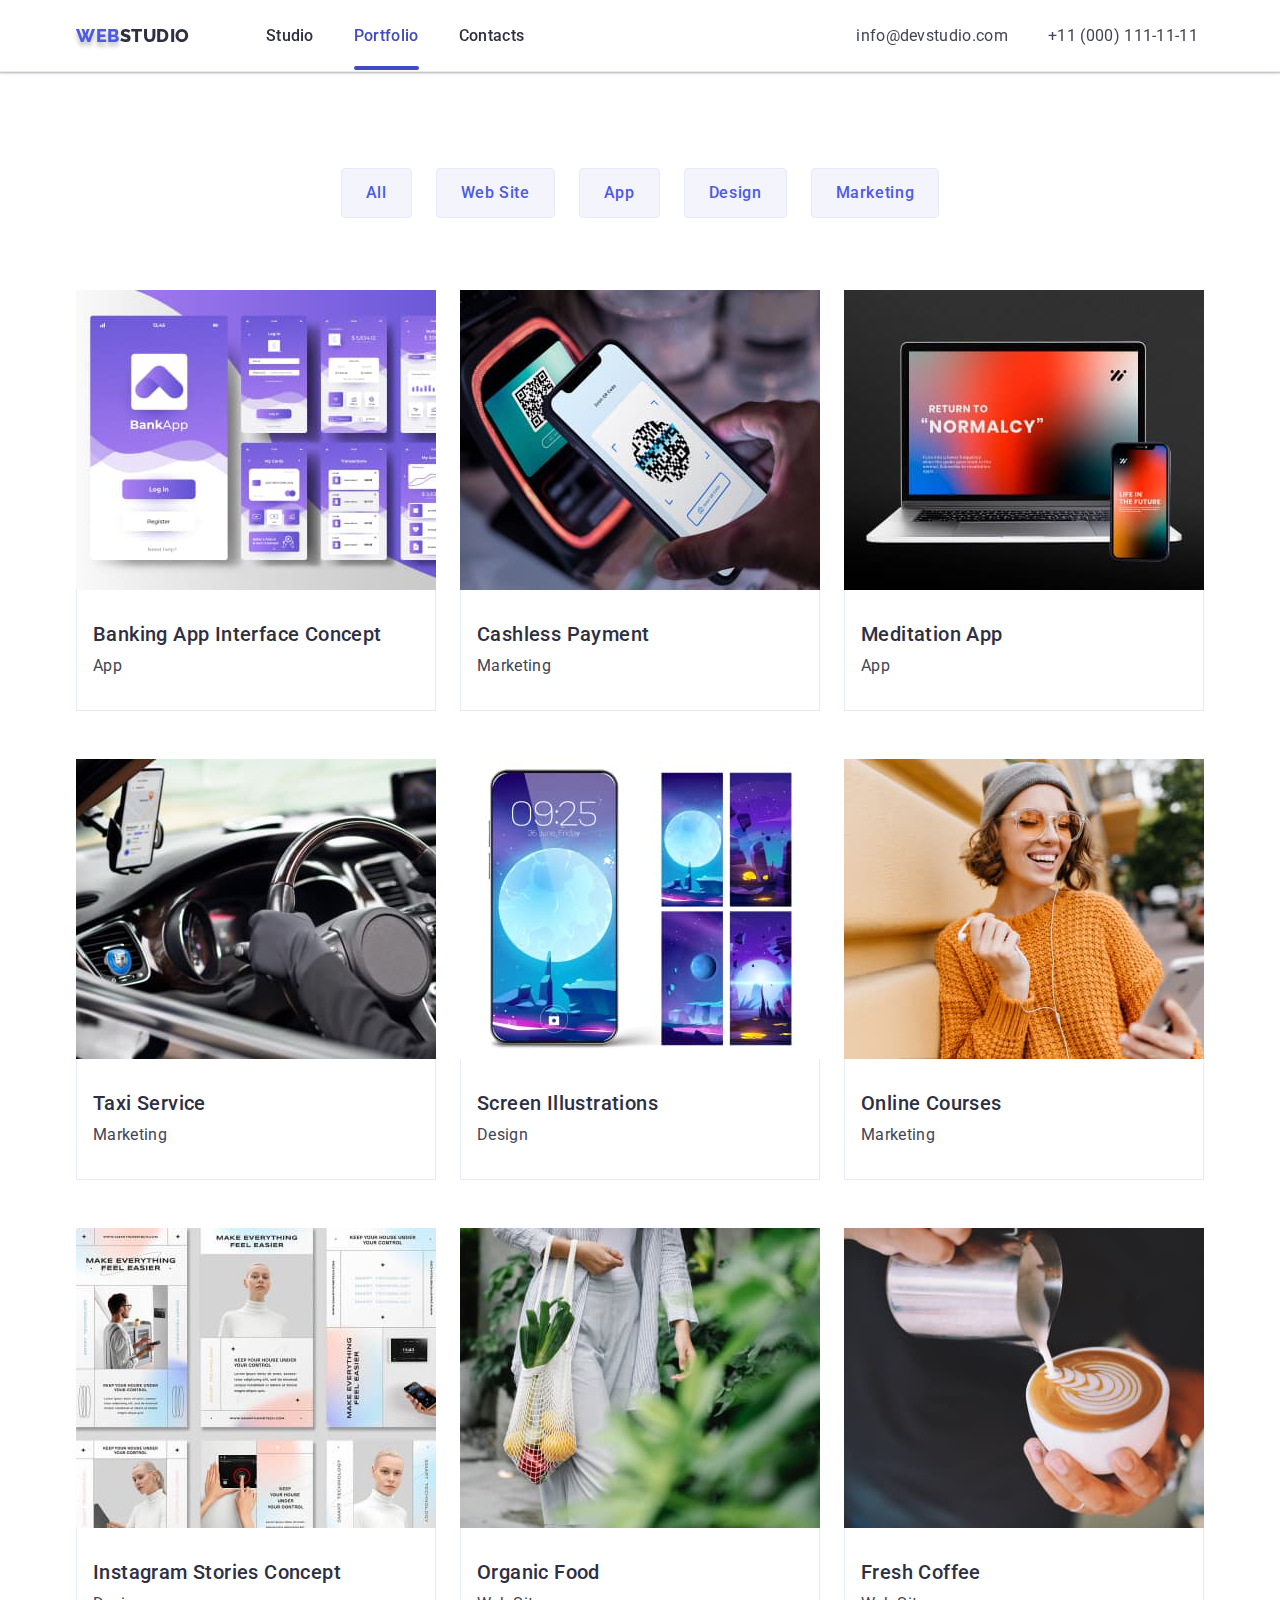
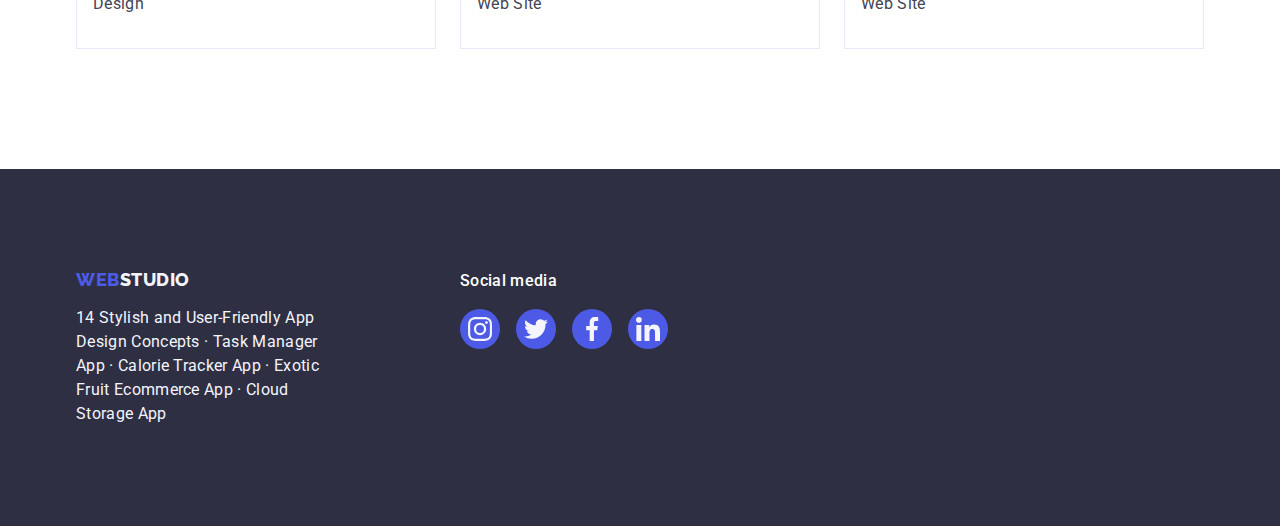
==== commit 833a2fd0: "test" ====
--- a/portfolio.html
+++ b/portfolio.html
@@ -81,7 +81,7 @@
 
           <ul class="projects-card list">
             <li class="projects-card-list">
-              <a class="link" href="">
+              <a class="portfolio-card-link link" href="">
                 <div class="projects-overlay-box">
                   <img
                     src="./images/bankingappinterfaceconcept.jpg"
@@ -91,10 +91,9 @@
                   />
                   <div class="overlay">
                     <p class="overlay-p">
-                      Lorem ipsum dolor sit amet consectetur adipisicing elit.
-                      Atque nobis, officia eveniet culpa consequuntur distinctio
-                      quo non soluta tenetur sit voluptatibus quos libero, omnis
-                      rem maxime, mollitia blanditiis suscipit hic.
+                      14 Stylish and User-Friendly App Design Concepts · Task
+                      Manager App · Calorie Tracker App · Exotic Fruit Ecommerce
+                      App · Cloud Storage App
                     </p>
                   </div>
                 </div>
@@ -105,7 +104,7 @@
               </a>
             </li>
             <li class="projects-card-list">
-              <a class="link" href=""
+              <a class="portfolio-card-link link" href=""
                 ><div class="projects-overlay-box">
                   <img
                     src="./images/cashlesspayment.jpg"
@@ -115,10 +114,9 @@
                   />
                   <div class="overlay">
                     <p class="overlay-p">
-                      Lorem ipsum dolor sit amet consectetur adipisicing elit.
-                      Atque nobis, officia eveniet culpa consequuntur distinctio
-                      quo non soluta tenetur sit voluptatibus quos libero, omnis
-                      rem maxime, mollitia blanditiis suscipit hic.
+                      14 Stylish and User-Friendly App Design Concepts · Task
+                      Manager App · Calorie Tracker App · Exotic Fruit Ecommerce
+                      App · Cloud Storage App
                     </p>
                   </div>
                 </div>
@@ -129,7 +127,7 @@
               </a>
             </li>
             <li class="projects-card-list">
-              <a class="link" href=""
+              <a class="portfolio-card-link link" href=""
                 ><div class="projects-overlay-box">
                   <img
                     src="./images/meditationapp.jpg"
@@ -139,10 +137,9 @@
                   />
                   <div class="overlay">
                     <p class="overlay-p">
-                      Lorem ipsum dolor sit amet consectetur adipisicing elit.
-                      Atque nobis, officia eveniet culpa consequuntur distinctio
-                      quo non soluta tenetur sit voluptatibus quos libero, omnis
-                      rem maxime, mollitia blanditiis suscipit hic.
+                      14 Stylish and User-Friendly App Design Concepts · Task
+                      Manager App · Calorie Tracker App · Exotic Fruit Ecommerce
+                      App · Cloud Storage App
                     </p>
                   </div>
                 </div>
@@ -153,7 +150,7 @@
               </a>
             </li>
             <li class="projects-card-list">
-              <a class="link" href=""
+              <a class="portfolio-card-link link" href=""
                 ><div class="projects-overlay-box">
                   <img
                     src="./images/taxiservice.jpg"
@@ -163,10 +160,9 @@
                   />
                   <div class="overlay">
                     <p class="overlay-p">
-                      Lorem ipsum dolor sit amet consectetur adipisicing elit.
-                      Atque nobis, officia eveniet culpa consequuntur distinctio
-                      quo non soluta tenetur sit voluptatibus quos libero, omnis
-                      rem maxime, mollitia blanditiis suscipit hic.
+                      14 Stylish and User-Friendly App Design Concepts · Task
+                      Manager App · Calorie Tracker App · Exotic Fruit Ecommerce
+                      App · Cloud Storage App
                     </p>
                   </div>
                 </div>
@@ -177,7 +173,7 @@
               </a>
             </li>
             <li class="projects-card-list">
-              <a class="link" href=""
+              <a class="portfolio-card-link link" href=""
                 ><div class="projects-overlay-box">
                   <img
                     src="./images/screenillustrations.jpg"
@@ -187,10 +183,9 @@
                   />
                   <div class="overlay">
                     <p class="overlay-p">
-                      Lorem ipsum dolor sit amet consectetur adipisicing elit.
-                      Atque nobis, officia eveniet culpa consequuntur distinctio
-                      quo non soluta tenetur sit voluptatibus quos libero, omnis
-                      rem maxime, mollitia blanditiis suscipit hic.
+                      14 Stylish and User-Friendly App Design Concepts · Task
+                      Manager App · Calorie Tracker App · Exotic Fruit Ecommerce
+                      App · Cloud Storage App
                     </p>
                   </div>
                 </div>
@@ -201,7 +196,7 @@
               </a>
             </li>
             <li class="projects-card-list">
-              <a class="link" href=""
+              <a class="portfolio-card-link link" href=""
                 ><div class="projects-overlay-box">
                   <img
                     src="./images/onlinecourses.jpg"
@@ -211,10 +206,9 @@
                   />
                   <div class="overlay">
                     <p class="overlay-p">
-                      Lorem ipsum dolor sit amet consectetur adipisicing elit.
-                      Atque nobis, officia eveniet culpa consequuntur distinctio
-                      quo non soluta tenetur sit voluptatibus quos libero, omnis
-                      rem maxime, mollitia blanditiis suscipit hic.
+                      14 Stylish and User-Friendly App Design Concepts · Task
+                      Manager App · Calorie Tracker App · Exotic Fruit Ecommerce
+                      App · Cloud Storage App
                     </p>
                   </div>
                 </div>
@@ -225,7 +219,7 @@
               </a>
             </li>
             <li class="projects-card-list">
-              <a class="link" href=""
+              <a class="portfolio-card-link link" href=""
                 ><div class="projects-overlay-box">
                   <img
                     src="./images/instagramstoriesconcept.jpg"
@@ -235,10 +229,9 @@
                   />
                   <div class="overlay">
                     <p class="overlay-p">
-                      Lorem ipsum dolor sit amet consectetur adipisicing elit.
-                      Atque nobis, officia eveniet culpa consequuntur distinctio
-                      quo non soluta tenetur sit voluptatibus quos libero, omnis
-                      rem maxime, mollitia blanditiis suscipit hic.
+                      14 Stylish and User-Friendly App Design Concepts · Task
+                      Manager App · Calorie Tracker App · Exotic Fruit Ecommerce
+                      App · Cloud Storage App
                     </p>
                   </div>
                 </div>
@@ -249,7 +242,7 @@
               </a>
             </li>
             <li class="projects-card-list">
-              <a class="link" href="">
+              <a class="portfolio-card-link link" href="">
                 <div class="projects-overlay-box">
                   <img
                     src="./images/organicfood.jpg"
@@ -259,10 +252,9 @@
                   />
                   <div class="overlay">
                     <p class="overlay-p">
-                      Lorem ipsum dolor sit amet consectetur adipisicing elit.
-                      Atque nobis, officia eveniet culpa consequuntur distinctio
-                      quo non soluta tenetur sit voluptatibus quos libero, omnis
-                      rem maxime, mollitia blanditiis suscipit hic.
+                      14 Stylish and User-Friendly App Design Concepts · Task
+                      Manager App · Calorie Tracker App · Exotic Fruit Ecommerce
+                      App · Cloud Storage App
                     </p>
                   </div>
                 </div>
@@ -273,7 +265,7 @@
               </a>
             </li>
             <li class="projects-card-list">
-              <a class="link" href="">
+              <a class="portfolio-card-link link" href="">
                 <div class="projects-overlay-box">
                   <img
                     src="./images/freshcoffee.jpg"
@@ -283,10 +275,9 @@
                   />
                   <div class="overlay">
                     <p class="overlay-p">
-                      Lorem ipsum dolor sit amet consectetur adipisicing elit.
-                      Atque nobis, officia eveniet culpa consequuntur distinctio
-                      quo non soluta tenetur sit voluptatibus quos libero, omnis
-                      rem maxime, mollitia blanditiis suscipit hic.
+                      14 Stylish and User-Friendly App Design Concepts · Task
+                      Manager App · Calorie Tracker App · Exotic Fruit Ecommerce
+                      App · Cloud Storage App
                     </p>
                   </div>
                 </div>
@@ -308,9 +299,9 @@
           >
 
           <p class="footer-text">
-            Increase the flow of customers and <br />
-            sales for your business with digital <br />
-            marketing & growth solutions.
+            14 Stylish and User-Friendly App Design Concepts · Task Manager App
+            · Calorie Tracker App · Exotic Fruit Ecommerce App · Cloud Storage
+            App
           </p>
         </div>
 
--- a/css/styles.css
+++ b/css/styles.css
@@ -2,14 +2,11 @@
   font-family: "Roboto", sans-serif;
   color: #434455;
   background-color: #ffffff;
-  width: 1440px;
   margin: 0 auto;
 }
 
 .container {
-  -webkit-box-align: center;
-      -ms-flex-align: center;
-          align-items: center;
+  align-items: center;
   width: 1158px;
   margin: 0 auto;
   padding: 0 15px;
@@ -19,39 +16,24 @@
   background-color: #ffffff;
   border-bottom: 1px solid #e7e9fc;
   height: 72px;
-  display: -webkit-box;
-  display: -ms-flexbox;
-  display: flex;
-  -webkit-box-pack: center;
-      -ms-flex-pack: center;
-          justify-content: center;
+  display: flex;
+  justify-content: center;
   position: sticky;
   top: 0;
-  -webkit-box-shadow: 0px 2px 1px rgba(46, 47, 66, 0.08), 0px 1px 1px rgba(46, 47, 66, 0.16), 0px 1px 6px rgba(46, 47, 66, 0.08);
-          box-shadow: 0px 2px 1px rgba(46, 47, 66, 0.08), 0px 1px 1px rgba(46, 47, 66, 0.16), 0px 1px 6px rgba(46, 47, 66, 0.08);
+  box-shadow: 0px 2px 1px rgba(46, 47, 66, 0.08), 0px 1px 1px rgba(46, 47, 66, 0.16), 0px 1px 6px rgba(46, 47, 66, 0.08);
 }
 .header .header-div {
-  display: -webkit-box;
-  display: -ms-flexbox;
   display: flex;
 }
 .header .header-div .header-nav {
-  display: -webkit-box;
-  display: -ms-flexbox;
-  display: flex;
-  -webkit-box-align: center;
-      -ms-flex-align: center;
-          align-items: center;
+  display: flex;
+  align-items: center;
 }
 .header .header-div .header-nav .header-list {
-  display: -webkit-box;
-  display: -ms-flexbox;
   display: flex;
   margin-right: 332px;
   gap: 40px;
-  -webkit-box-align: start;
-      -ms-flex-align: start;
-          align-items: flex-start;
+  align-items: flex-start;
 }
 .header .header-div .header-nav .header-list .header-menu-list-properties {
   color: #2e2f42;
@@ -60,11 +42,29 @@
   line-height: 1.5;
   letter-spacing: 0.02em;
   padding: 24px 0;
+  position: relative;
+  transition: color 250ms cubic-bezier(0.4, 0, 0.2, 1);
 }
 .header .header-div .header-nav .header-list .header-menu-list-properties:hover, .header .header-div .header-nav .header-list .header-menu-list-properties:focus {
   color: #404bbf;
 }
+.header .header-div .header-nav .header-list .current {
+  position: relative;
+  color: #404bbf;
+  transition: color 250ms cubic-bezier(0.4, 0, 0.2, 1);
+}
+.header .header-div .header-nav .header-list .current::after {
+  content: "";
+  width: 100%;
+  position: absolute;
+  left: 0;
+  bottom: -1px;
+  height: 4px;
+  background-color: #404bbf;
+  border-radius: 2px;
+}
 .header .header-div .header-nav .header-logo-main {
+  display: flex;
   color: #4d5ae5;
   font-family: "Raleway", sans-serif;
   font-size: 18px;
@@ -73,135 +73,44 @@
   line-height: 1.17;
   letter-spacing: 0.03em;
   margin-right: 76px;
+  text-shadow: 0px 4px 4px rgba(0, 0, 0, 0.25);
 }
 .header .header-div .header-nav .header-logo-main .header-logo-part {
   color: #2e2f42;
+  text-shadow: none;
 }
 .header .header-div .header-contacts {
   font-style: normal;
 }
 .header .header-div .header-contacts .header-contacts-list {
-  display: -webkit-box;
-  display: -ms-flexbox;
   display: flex;
   gap: 40px;
 }
 .header .header-div .header-contacts .header-contacts-list .contacts-link {
-  color: inherit;
-  font-size: 16px;
-  line-height: 1.5;
-  letter-spacing: 0.02em;
+  color: #434455;
+  font-size: 16px;
+  line-height: 1.5;
+  letter-spacing: 0.02em;
+  position: relative;
+  transition: color 250ms cubic-bezier(0.4, 0, 0.2, 1);
 }
 .header .header-div .header-contacts .header-contacts-list .contacts-link:hover, .header .header-div .header-contacts .header-contacts-list .contacts-link:focus {
   color: #404bbf;
-}
-
-.current {
-  position: relative;
-  color: #404bbf;
-  -webkit-transition: color 250ms cubic-bezier(0.4, 0, 0.2, 1);
-  transition: color 250ms cubic-bezier(0.4, 0, 0.2, 1);
-}
-.current::after {
-  content: "";
-  width: 100%;
-  position: absolute;
-  left: 0;
-  bottom: -1px;
-  height: 4px;
-  background-color: #404bbf;
-  border-radius: 2px;
 }
 
 .footer-main {
   background-color: #2e2f42;
   padding: 100px 0;
 }
-.footer-main .footer-icons-box {
-  display: -webkit-box;
-  display: -ms-flexbox;
-  display: flex;
-  -webkit-box-orient: vertical;
-  -webkit-box-direction: normal;
-      -ms-flex-direction: column;
-          flex-direction: column;
-}
-.footer-main .footer-icons-box .socials-p {
-  font-size: 16px;
-  font-weight: 500;
-  color: #f4f4fd;
-  letter-spacing: 0.02em;
-  line-height: 1.5;
-  margin-bottom: 16px;
-}
-.footer-main .footer-icons-box .footer-icons-ul {
-  display: -webkit-box;
-  display: -ms-flexbox;
-  display: flex;
-  -webkit-box-orient: horizontal;
-  -webkit-box-direction: normal;
-      -ms-flex-direction: row;
-          flex-direction: row;
-  -webkit-box-pack: center;
-      -ms-flex-pack: center;
-          justify-content: center;
-  -webkit-box-align: center;
-      -ms-flex-align: center;
-          align-items: center;
-  gap: 24px;
-}
-.footer-main .footer-icons-box .footer-icons-ul .footer-icons-list {
-  display: -webkit-box;
-  display: -ms-flexbox;
-  display: flex;
-  -webkit-box-align: center;
-      -ms-flex-align: center;
-          align-items: center;
-  -webkit-box-pack: center;
-      -ms-flex-pack: center;
-          justify-content: center;
-  background-color: #4d5ae5;
-  width: 40px;
-  height: 40px;
-  border-radius: 50%;
-}
-.footer-main .footer-icons-box .footer-icons-ul .footer-icons-list .footer-a {
-  display: -webkit-box;
-  display: -ms-flexbox;
-  display: flex;
-  width: 100%;
-  height: 100%;
-  -webkit-box-align: center;
-      -ms-flex-align: center;
-          align-items: center;
-  -webkit-box-pack: center;
-      -ms-flex-pack: center;
-          justify-content: center;
-}
-.footer-main .footer-icons-box .footer-icons-ul .footer-icons-list:hover, .footer-main .footer-icons-box .footer-icons-ul .footer-icons-list:focus {
-  background-color: #31d0aa;
-}
 .footer-main .footer-container {
-  display: -webkit-box;
-  display: -ms-flexbox;
-  display: flex;
-  -webkit-box-orient: horizontal;
-  -webkit-box-direction: normal;
-      -ms-flex-direction: row;
-          flex-direction: row;
-  -webkit-box-align: start;
-      -ms-flex-align: start;
-          align-items: flex-start;
-  gap: 120px;
+  display: flex;
+  flex-direction: row;
+  align-items: baseline;
 }
 .footer-main .footer-container .footer-logo-p {
-  display: -webkit-box;
-  display: -ms-flexbox;
-  display: flex;
-  -webkit-box-orient: vertical;
-  -webkit-box-direction: normal;
-      -ms-flex-direction: column;
-          flex-direction: column;
+  display: flex;
+  flex-direction: column;
+  margin-right: 120px;
 }
 .footer-main .footer-container .footer-logo-p .footer-logo-main {
   display: inline-block;
@@ -224,6 +133,48 @@
   letter-spacing: 0.02em;
   line-height: 1.5;
 }
+.footer-main .footer-container .footer-icons-box {
+  display: flex;
+  flex-direction: column;
+}
+.footer-main .footer-container .footer-icons-box .socials-p {
+  font-size: 16px;
+  font-weight: 500;
+  color: #ffffff;
+  letter-spacing: 0.02em;
+  line-height: 1.5;
+  margin-bottom: 16px;
+}
+.footer-main .footer-container .footer-icons-box .footer-icons-ul {
+  display: flex;
+  flex-direction: row;
+  justify-content: center;
+  align-items: center;
+  gap: 16px;
+}
+.footer-main .footer-container .footer-icons-box .footer-icons-ul .footer-icons-list {
+  display: flex;
+  align-items: center;
+  justify-content: center;
+  width: 40px;
+  height: 40px;
+}
+.footer-main .footer-container .footer-icons-box .footer-icons-ul .footer-icons-list .footer-a {
+  display: flex;
+  background-color: #4d5ae5;
+  border-radius: 50%;
+  width: 100%;
+  height: 100%;
+  align-items: center;
+  justify-content: center;
+  transition: background-color 250ms cubic-bezier(0.4, 0, 0.2, 1);
+}
+.footer-main .footer-container .footer-icons-box .footer-icons-ul .footer-icons-list .footer-a .icon {
+  fill: #f4f4fd;
+}
+.footer-main .footer-container .footer-icons-box .footer-icons-ul .footer-icons-list .footer-a:hover, .footer-main .footer-container .footer-icons-box .footer-icons-ul .footer-icons-list .footer-a:focus {
+  background-color: #31d0aa;
+}
 
 .list {
   list-style: none;
@@ -306,74 +257,21 @@
   border: 1px solid transparent;
 }
 
-.icons-box {
-  display: -webkit-box;
-  display: -ms-flexbox;
-  display: flex;
-}
-.icons-box .icons-ul {
-  display: -webkit-box;
-  display: -ms-flexbox;
-  display: flex;
-  -webkit-box-orient: horizontal;
-  -webkit-box-direction: normal;
-      -ms-flex-direction: row;
-          flex-direction: row;
-  -webkit-box-pack: center;
-      -ms-flex-pack: center;
-          justify-content: center;
-  -webkit-box-align: center;
-      -ms-flex-align: center;
-          align-items: center;
-  gap: 24px;
-}
-.icons-box .icons-ul .socials-icons-list {
-  display: -webkit-box;
-  display: -ms-flexbox;
-  display: flex;
-  -webkit-box-align: center;
-      -ms-flex-align: center;
-          align-items: center;
-  -webkit-box-pack: center;
-      -ms-flex-pack: center;
-          justify-content: center;
-  background-color: #4d5ae5;
-  width: 40px;
-  height: 40px;
-  border-radius: 50%;
-}
-.icons-box .icons-ul .socials-icons-list a {
-  display: -webkit-box;
-  display: -ms-flexbox;
-  display: flex;
-  width: 100%;
-  height: 100%;
-  -webkit-box-align: center;
-      -ms-flex-align: center;
-          align-items: center;
-  -webkit-box-pack: center;
-      -ms-flex-pack: center;
-          justify-content: center;
-}
-.icons-box .icons-ul .socials-icons-list:hover, .icons-box .icons-ul .socials-icons-list:focus {
-  background-color: #404bbf;
-}
-
 .welcome-page {
-  display: -webkit-box;
-  display: -ms-flexbox;
-  display: flex;
-  -ms-flex-negative: 0;
-      flex-shrink: 0;
+  display: flex;
+  flex-shrink: 0;
+  max-width: 1440px;
   width: 1440px;
   background-color: #2e2f42;
-  background-image: -webkit-gradient(linear, left top, left bottom, from(rgba(46, 47, 66, 0.7)), to(rgba(46, 47, 66, 0.7))), url(../images/peopleoffice.jpg);
   background-image: linear-gradient(rgba(46, 47, 66, 0.7), rgba(46, 47, 66, 0.7)), url(../images/peopleoffice.jpg);
+  background-position: center;
   background-repeat: no-repeat;
   background-size: cover;
   color: #ffffff;
   padding: 188px 0;
   text-align: center;
+  justify-content: center;
+  margin: 0 auto;
 }
 .welcome-page .h-one {
   max-width: 496px;
@@ -385,6 +283,7 @@
   border: none;
   border-radius: 4px;
   margin: 48px auto 0;
+  transition: background-color 250ms cubic-bezier(0.4, 0, 0.2, 1);
 }
 
 .visually-hidden {
@@ -405,30 +304,18 @@
   padding: 120px 0;
 }
 .our-goal .goal-container {
-  display: -webkit-box;
-  display: -ms-flexbox;
-  display: flex;
-  -ms-flex-negative: 0;
-      flex-shrink: 0;
+  display: flex;
+  flex-shrink: 0;
 }
 .our-goal .goal-container .goal-list {
-  display: -webkit-box;
-  display: -ms-flexbox;
   display: flex;
   gap: 24px;
 }
 .our-goal .goal-container .goal-list .goal-list-li {
-  display: -webkit-box;
-  display: -ms-flexbox;
   display: flex;
   width: calc((100% - 72px) / 4);
-  -webkit-box-orient: vertical;
-  -webkit-box-direction: normal;
-      -ms-flex-direction: column;
-          flex-direction: column;
-  -webkit-box-align: start;
-      -ms-flex-align: start;
-          align-items: flex-start;
+  flex-direction: column;
+  align-items: flex-start;
 }
 .our-goal .goal-container .goal-list .goal-list-li .h-three {
   margin-bottom: 8px;
@@ -437,178 +324,185 @@
   margin: 0;
   padding: 0;
 }
+.our-goal .goal-container .goal-list .goal-list-li .goal-container-icons {
+  display: flex;
+  align-items: center;
+  justify-content: center;
+  height: 112px;
+  width: 100%;
+  background-color: #f4f4fd;
+  border-radius: 4px;
+  margin-bottom: 8px;
+}
 
 .section-two {
   padding: 0 0 120px 0;
 }
 .section-two .do-container {
-  display: -webkit-box;
-  display: -ms-flexbox;
-  display: flex;
-  -webkit-box-orient: vertical;
-  -webkit-box-direction: normal;
-      -ms-flex-direction: column;
-          flex-direction: column;
+  display: flex;
+  flex-direction: column;
 }
 .section-two .do-container .h-two {
   margin-bottom: 72px;
   text-align: center;
 }
 .section-two .do-container .images-list {
-  display: -webkit-box;
-  display: -ms-flexbox;
   display: flex;
   gap: 24px;
-  -ms-flex-negative: 0;
-      flex-shrink: 0;
+  flex-shrink: 0;
 }
 .section-two .do-container .images-list .images-work {
-  display: -webkit-inline-box;
-  display: -ms-inline-flexbox;
   display: inline-flex;
   width: calc((100% - 48px) / 3);
-  -webkit-box-orient: vertical;
-  -webkit-box-direction: normal;
-      -ms-flex-direction: column;
-          flex-direction: column;
-  -webkit-box-align: start;
-      -ms-flex-align: start;
-          align-items: flex-start;
+  flex-direction: column;
+  align-items: flex-start;
 }
 
 .section-employee {
   padding: 120px 0;
   background: #f4f4fd;
 }
-.section-employee .employee-container {
-  display: -webkit-box;
-  display: -ms-flexbox;
-  display: flex;
-  -webkit-box-orient: vertical;
-  -webkit-box-direction: normal;
-      -ms-flex-direction: column;
-          flex-direction: column;
-}
-.section-employee .employee-container .h-two {
+
+.employee-container {
+  display: flex;
+  flex-direction: column;
+}
+.employee-container .h-two {
   margin-bottom: 72px;
   text-align: center;
 }
-.section-employee .employee-container .employee-list {
-  display: -webkit-box;
-  display: -ms-flexbox;
+
+.employee-list {
   display: flex;
   gap: 24px;
-  -ms-flex-negative: 0;
-      flex-shrink: 0;
-}
-.section-employee .employee-container .employee-list .employee-card {
-  display: -webkit-inline-box;
-  display: -ms-inline-flexbox;
+  flex-shrink: 0;
+}
+.employee-list .employee-card {
   display: inline-flex;
   width: calc((100% - 72px) / 4);
-  -webkit-box-orient: vertical;
-  -webkit-box-direction: normal;
-      -ms-flex-direction: column;
-          flex-direction: column;
-  -webkit-box-align: center;
-      -ms-flex-align: center;
-          align-items: center;
-  -webkit-box-pack: center;
-      -ms-flex-pack: center;
-          justify-content: center;
+  flex-direction: column;
+  align-items: center;
+  justify-content: center;
   border-radius: 0px 0px 4px 4px;
   background: #ffffff;
-  -webkit-box-shadow: 0px 2px 1px 0px rgba(46, 47, 66, 0.08), 0px 1px 1px 0px rgba(46, 47, 66, 0.16), 0px 1px 6px 0px rgba(46, 47, 66, 0.08);
-          box-shadow: 0px 2px 1px 0px rgba(46, 47, 66, 0.08), 0px 1px 1px 0px rgba(46, 47, 66, 0.16), 0px 1px 6px 0px rgba(46, 47, 66, 0.08);
-}
-.section-employee .employee-container .employee-list .employee-card .employee-card-text {
-  display: -webkit-box;
-  display: -ms-flexbox;
+  box-shadow: 0px 2px 1px 0px rgba(46, 47, 66, 0.08), 0px 1px 1px 0px rgba(46, 47, 66, 0.16), 0px 1px 6px 0px rgba(46, 47, 66, 0.08);
+}
+.employee-list .employee-card .employee-card-text {
   display: flex;
   width: 232px;
-  -webkit-box-orient: vertical;
-  -webkit-box-direction: normal;
-      -ms-flex-direction: column;
-          flex-direction: column;
-  -webkit-box-pack: center;
-      -ms-flex-pack: center;
-          justify-content: center;
-  -webkit-box-align: center;
-      -ms-flex-align: center;
-          align-items: center;
-  margin: 32px 16px;
-}
-.section-employee .employee-container .employee-list .employee-card .employee-card-text .h-three {
+  flex-direction: column;
+  justify-content: center;
+  align-items: center;
+  margin: 0 16px;
+  padding: 32px 0;
+}
+.employee-list .employee-card .employee-card-text .h-three {
   text-align: center;
   margin-bottom: 8px;
 }
-.section-employee .employee-container .employee-list .employee-card .employee-card-text .goal-p {
+.employee-list .employee-card .employee-card-text .goal-p {
   text-align: center;
   margin-bottom: 8px;
 }
 
+.employee-icons-ul {
+  display: flex;
+  justify-content: center;
+  gap: 24px;
+}
+.employee-icons-ul .socials-icons-list {
+  width: 40px;
+  height: 40px;
+}
+.employee-icons-ul .socials-icons-list .socials-a {
+  display: flex;
+  width: 100%;
+  height: 100%;
+  align-items: center;
+  justify-content: center;
+  background-color: #4d5ae5;
+  justify-content: center;
+  border-radius: 50%;
+  transition: background-color 250ms cubic-bezier(0.4, 0, 0.2, 1);
+}
+.employee-icons-ul .socials-icons-list .socials-a .icon {
+  fill: #f4f4fd;
+}
+.employee-icons-ul .socials-icons-list .socials-a:hover, .employee-icons-ul .socials-icons-list .socials-a:focus {
+  background-color: #404bbf;
+}
+
 .section-customers {
   padding: 120px 0;
 }
 .section-customers .customers-div {
-  display: -webkit-box;
-  display: -ms-flexbox;
-  display: flex;
-  -webkit-box-orient: vertical;
-  -webkit-box-direction: normal;
-      -ms-flex-direction: column;
-          flex-direction: column;
+  display: flex;
+  flex-direction: column;
+}
+.section-customers .customers-div .h-two {
+  margin-bottom: 72px;
 }
 .section-customers .customers-div .customers-ul {
-  display: -webkit-box;
-  display: -ms-flexbox;
   display: flex;
   gap: 24px;
+  width: 100%;
 }
 .section-customers .customers-div .customers-ul .customers-list {
-  display: -webkit-box;
-  display: -ms-flexbox;
-  display: flex;
-  width: 168px;
+  display: flex;
+  width: calc((100% - 120px) / 6);
   height: 88px;
-  margin-top: 72px;
+}
+.section-customers .customers-div .customers-ul .customers-list .customers-a {
+  display: flex;
+  border: 1px solid #8e8f99;
   border-radius: 4px;
-  border: 1px solid #8e8f99;
-  -webkit-box-pack: center;
-      -ms-flex-pack: center;
-          justify-content: center;
-  -webkit-box-align: center;
-      -ms-flex-align: center;
-          align-items: center;
+  align-items: center;
+  justify-content: center;
+  color: #8e8f99;
+  width: 100%;
+  height: 100%;
+  transition: border-color 250ms cubic-bezier(0.4, 0, 0.2, 1), color 250ms cubic-bezier(0.4, 0, 0.2, 1);
+}
+.section-customers .customers-div .customers-ul .customers-list .customers-a:hover, .section-customers .customers-div .customers-ul .customers-list .customers-a:focus {
+  border-color: #404bbf;
+  color: #404bbf;
+}
+.section-customers .customers-div .customers-ul .customers-list .customers-a:hover .icon, .section-customers .customers-div .customers-ul .customers-list .customers-a:focus .icon {
+  fill: currentColor;
 }
 
 .projects-section {
   padding: 96px 0 120px 0;
 }
 .projects-section .projects-list {
-  display: -webkit-box;
-  display: -ms-flexbox;
-  display: flex;
-  -webkit-box-pack: center;
-      -ms-flex-pack: center;
-          justify-content: center;
+  display: flex;
+  justify-content: center;
   gap: 24px;
   margin-bottom: 72px;
 }
+.projects-section .projects-list .portfolio-button {
+  transition: color 250ms cubic-bezier(0.4, 0, 0.2, 1), background-color 250ms cubic-bezier(0.4, 0, 0.2, 1), border-color 250ms cubic-bezier(0.4, 0, 0.2, 1), box-shadow 250ms cubic-bezier(0.4, 0, 0.2, 1);
+}
+.projects-section .projects-list .portfolio-button:hover, .projects-section .projects-list .portfolio-button:focus {
+  box-shadow: 0px 3px 1px rgba(0, 0, 0, 0.1), 0px 2px 1px rgba(0, 0, 0, 0.08), 0px 2px 2px rgba(0, 0, 0, 0.12);
+}
 
 .projects-card {
-  display: -webkit-box;
-  display: -ms-flexbox;
-  display: flex;
-  -ms-flex-wrap: wrap;
-      flex-wrap: wrap;
-  -webkit-column-gap: 24px;
-     -moz-column-gap: 24px;
-          column-gap: 24px;
+  display: flex;
+  flex-wrap: wrap;
+  -moz-column-gap: 24px;
+       column-gap: 24px;
   row-gap: 48px;
 }
 .projects-card .projects-card-list {
   width: calc((100% - 48px) / 3);
+}
+.projects-card .projects-card-list .portfolio-card-link {
+  display: block;
+  transition: box-shadow 250ms cubic-bezier(0.4, 0, 0.2, 1);
+}
+.projects-card .projects-card-list .portfolio-card-link:hover, .projects-card .projects-card-list .portfolio-card-link:focus {
+  box-shadow: 0px 1px 6px rgba(46, 47, 66, 0.08), 0px 1px 1px rgba(46, 47, 66, 0.16), 0px 2px 1px rgba(46, 47, 66, 0.08);
 }
 .projects-card .projects-card-list .projects-card-list-content {
   padding: 32px 16px;
@@ -624,37 +518,90 @@
   overflow: hidden;
 }
 .projects-card-list .projects-overlay-box .overlay {
-  display: -webkit-box;
-  display: -ms-flexbox;
   display: flex;
   width: 296px;
-  -webkit-box-orient: vertical;
-  -webkit-box-direction: normal;
-      -ms-flex-direction: column;
-          flex-direction: column;
-  -ms-flex-negative: 0;
-      flex-shrink: 0;
+  flex-direction: column;
+  flex-shrink: 0;
   background-color: rgba(77, 90, 229, 0.8);
   position: absolute;
   top: 0;
   left: 0;
   width: 100%;
   height: 100%;
+  transform: translateY(100%);
+  transition: transform 250ms ease-in-out;
+}
+.projects-card-list .projects-overlay-box .overlay .overlay-p {
+  position: absolute;
+  top: 0;
+  color: #f4f4fd;
+  font-size: 16px;
+  line-height: 1.5;
+  letter-spacing: 0.02em;
   padding: 40px 32px;
-  -webkit-transform: translateY(100%);
-          transform: translateY(100%);
-  -webkit-transition: -webkit-transform 250ms ease-in-out;
-  transition: -webkit-transform 250ms ease-in-out;
-  transition: transform 250ms ease-in-out;
-  transition: transform 250ms ease-in-out, -webkit-transform 250ms ease-in-out;
-}
-.projects-card-list .projects-overlay-box .overlay .overlay-p {
-  color: #f4f4fd;
-  font-size: 16px;
-  line-height: 1.5;
-  letter-spacing: 0.02em;
+  width: 100%;
+  height: 100%;
+  background-color: #4d5ae5;
+  transform: translateY(100%);
+  transition: transform 250ms cubic-bezier(0.4, 0, 0.2, 1);
+}
+.projects-card-list .projects-overlay-box .overlay .overlay-p:hover, .projects-card-list .projects-overlay-box .overlay .overlay-p:focus {
+  transform: translateY(0%);
 }
 .projects-card-list:hover .overlay, .projects-card-list:focus .overlay {
-  -webkit-transform: translateY(0);
-          transform: translateY(0);
+  transform: translateY(0);
+}
+
+.backdrop {
+  position: fixed;
+  top: 0;
+  left: 0;
+  width: 100%;
+  height: 100%;
+  background-color: rgba(46, 47, 66, 0.4);
+  transition: opacity 250ms cubic-bezier(0.4, 0, 0.2, 1), visibility 250ms cubic-bezier(0.4, 0, 0.2, 1);
+}
+
+.is-hidden {
+  opacity: 0;
+  visibility: hidden;
+  pointer-events: none;
+}
+
+.modal-div {
+  position: absolute;
+  top: 50%;
+  left: 50%;
+  width: 408px;
+  min-height: 584px;
+  background: #fcfcfc;
+  box-shadow: 0px 1px 1px rgba(0, 0, 0, 0.14), 0px 1px 3px rgba(0, 0, 0, 0.12), 0px 2px 1px rgba(0, 0, 0, 0.2);
+  border-radius: 4px;
+  transform: translate(-50%, -50%) scale(1);
+  transition: transform 250ms cubic-bezier(0.4, 0, 0.2, 1);
+}
+
+.close-button {
+  display: flex;
+  position: absolute;
+  top: 24px;
+  right: 24px;
+  width: 24px;
+  height: 24px;
+  border-radius: 50%;
+  align-items: center;
+  justify-content: center;
+  background-color: #e7e9fc;
+  border: 1px solid rgba(0, 0, 0, 0.1);
+  padding: 0;
+  cursor: pointer;
+  transition: background-color 250ms cubic-bezier(0.4, 0, 0.2, 1), border 250ms cubic-bezier(0.4, 0, 0.2, 1);
+}
+.close-button .icon {
+  transition: fill 250ms cubic-bezier(0.4, 0, 0.2, 1);
+}
+.close-button:hover, .close-button:focus {
+  background-color: #404bbf;
+  border: none;
+  fill: #ffffff;
 }/*# sourceMappingURL=styles.css.map */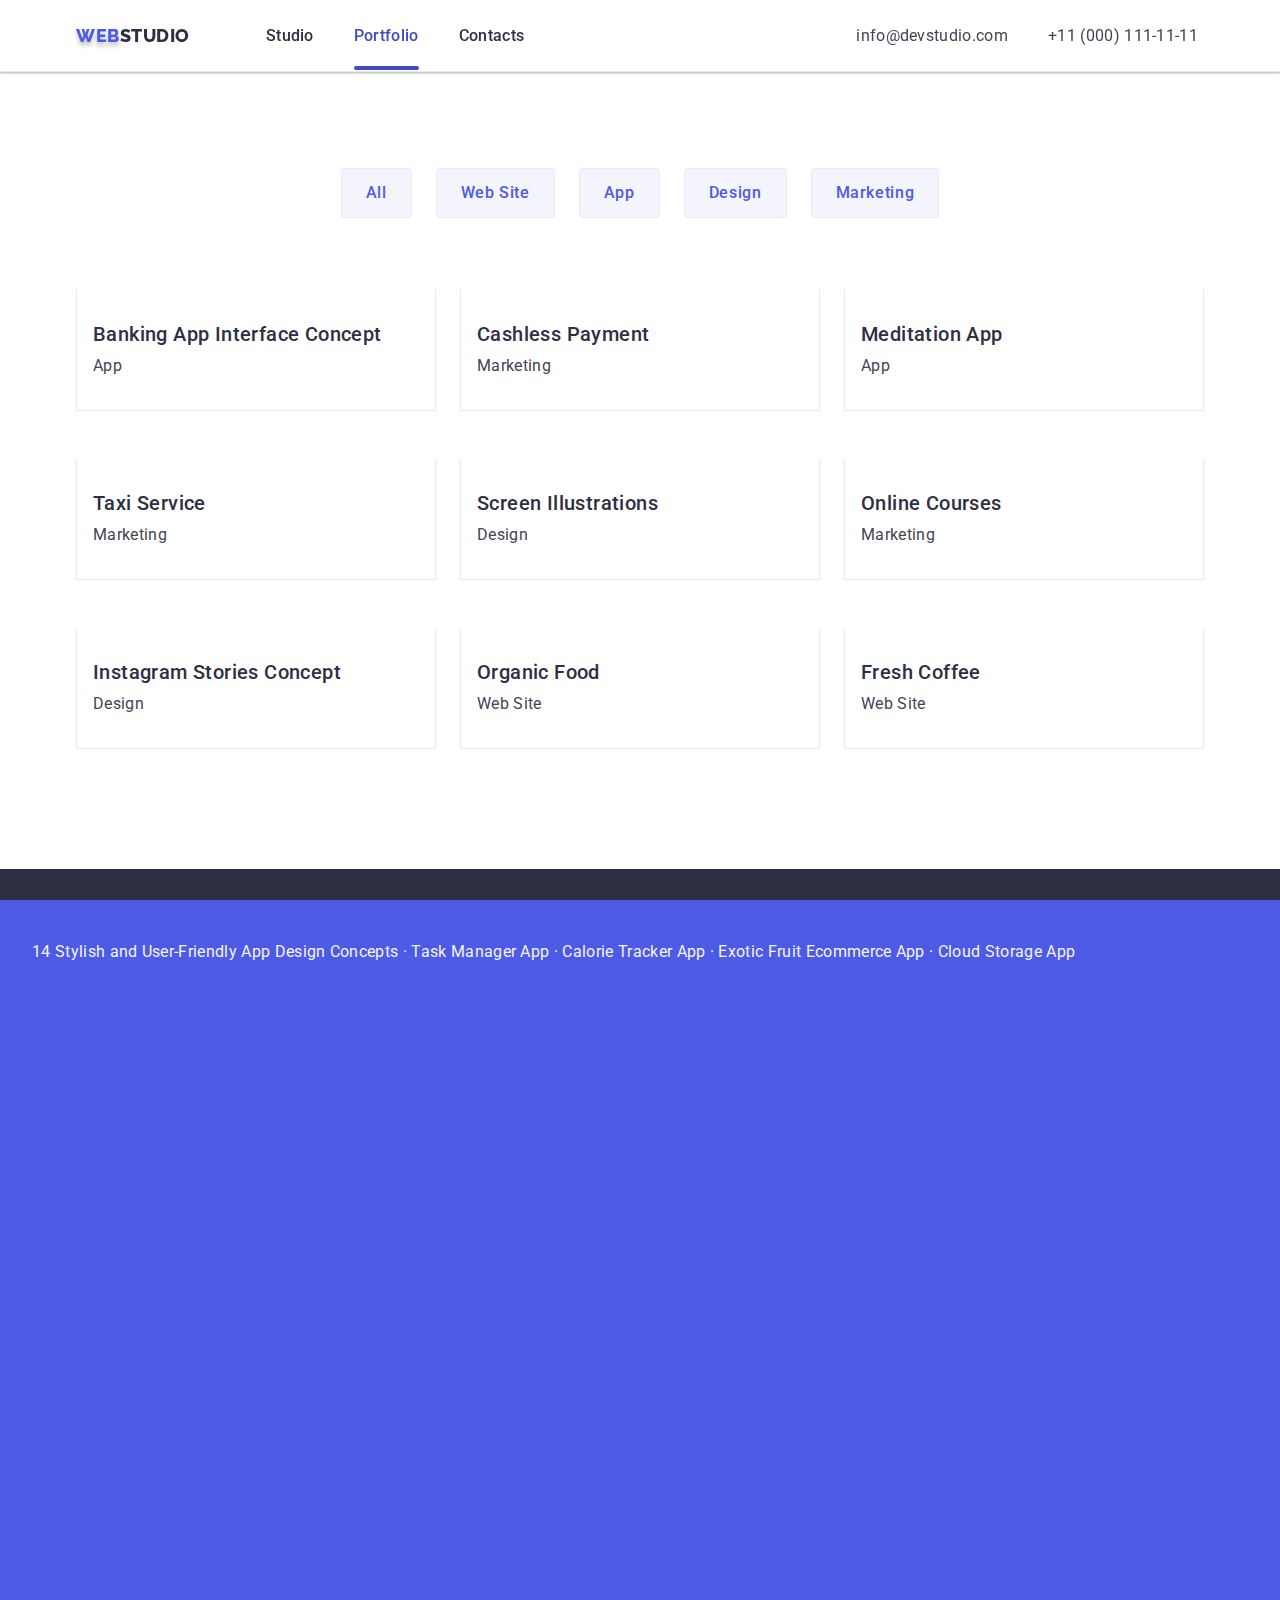
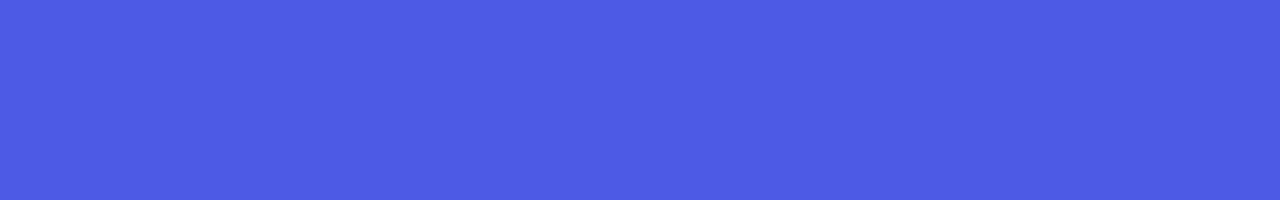
==== commit 7c220d86: "test" ====
--- a/portfolio.html
+++ b/portfolio.html
@@ -89,13 +89,12 @@
                     width="360"
                     height="300"
                   />
-                  <div class="overlay">
-                    <p class="overlay-p">
-                      14 Stylish and User-Friendly App Design Concepts · Task
-                      Manager App · Calorie Tracker App · Exotic Fruit Ecommerce
-                      App · Cloud Storage App
-                    </p>
-                  </div>
+
+                  <p class="overlay-p">
+                    14 Stylish and User-Friendly App Design Concepts · Task
+                    Manager App · Calorie Tracker App · Exotic Fruit Ecommerce
+                    App · Cloud Storage App
+                  </p>
                 </div>
                 <div class="projects-card-list-content">
                   <h2 class="h-two-portfolio">Banking App Interface Concept</h2>
--- a/css/styles.css
+++ b/css/styles.css
@@ -494,30 +494,33 @@
        column-gap: 24px;
   row-gap: 48px;
 }
-.projects-card .projects-card-list {
+
+.projects-card-list {
   width: calc((100% - 48px) / 3);
-}
-.projects-card .projects-card-list .portfolio-card-link {
+  transition: box-shadow 250ms cubic-bezier(0.4, 0, 0.2, 1);
+}
+
+.portfolio-card-link {
   display: block;
   transition: box-shadow 250ms cubic-bezier(0.4, 0, 0.2, 1);
 }
-.projects-card .projects-card-list .portfolio-card-link:hover, .projects-card .projects-card-list .portfolio-card-link:focus {
+.portfolio-card-link:hover, .portfolio-card-link:focus {
   box-shadow: 0px 1px 6px rgba(46, 47, 66, 0.08), 0px 1px 1px rgba(46, 47, 66, 0.16), 0px 2px 1px rgba(46, 47, 66, 0.08);
-}
-.projects-card .projects-card-list .projects-card-list-content {
+  transform: translateY(0%);
+}
+
+.projects-card-list-content {
   padding: 32px 16px;
   border: 1px solid #e7e9fc;
   border-top: none;
 }
-.projects-card .projects-card-list .projects-card-list-content .h-two-portfolio {
+.projects-card-list-content .h-two-portfolio {
   margin-bottom: 8px;
 }
 
-.projects-card-list .projects-overlay-box {
+.projects-overlay-box {
   position: relative;
   overflow: hidden;
-}
-.projects-card-list .projects-overlay-box .overlay {
   display: flex;
   width: 296px;
   flex-direction: column;
@@ -531,7 +534,11 @@
   transform: translateY(100%);
   transition: transform 250ms ease-in-out;
 }
-.projects-card-list .projects-overlay-box .overlay .overlay-p {
+.projects-overlay-box:hover, .projects-overlay-box:focus {
+  transform: translateY(0);
+}
+
+.overlay-p {
   position: absolute;
   top: 0;
   color: #f4f4fd;
@@ -542,14 +549,7 @@
   width: 100%;
   height: 100%;
   background-color: #4d5ae5;
-  transform: translateY(100%);
   transition: transform 250ms cubic-bezier(0.4, 0, 0.2, 1);
-}
-.projects-card-list .projects-overlay-box .overlay .overlay-p:hover, .projects-card-list .projects-overlay-box .overlay .overlay-p:focus {
-  transform: translateY(0%);
-}
-.projects-card-list:hover .overlay, .projects-card-list:focus .overlay {
-  transform: translateY(0);
 }
 
 .backdrop {
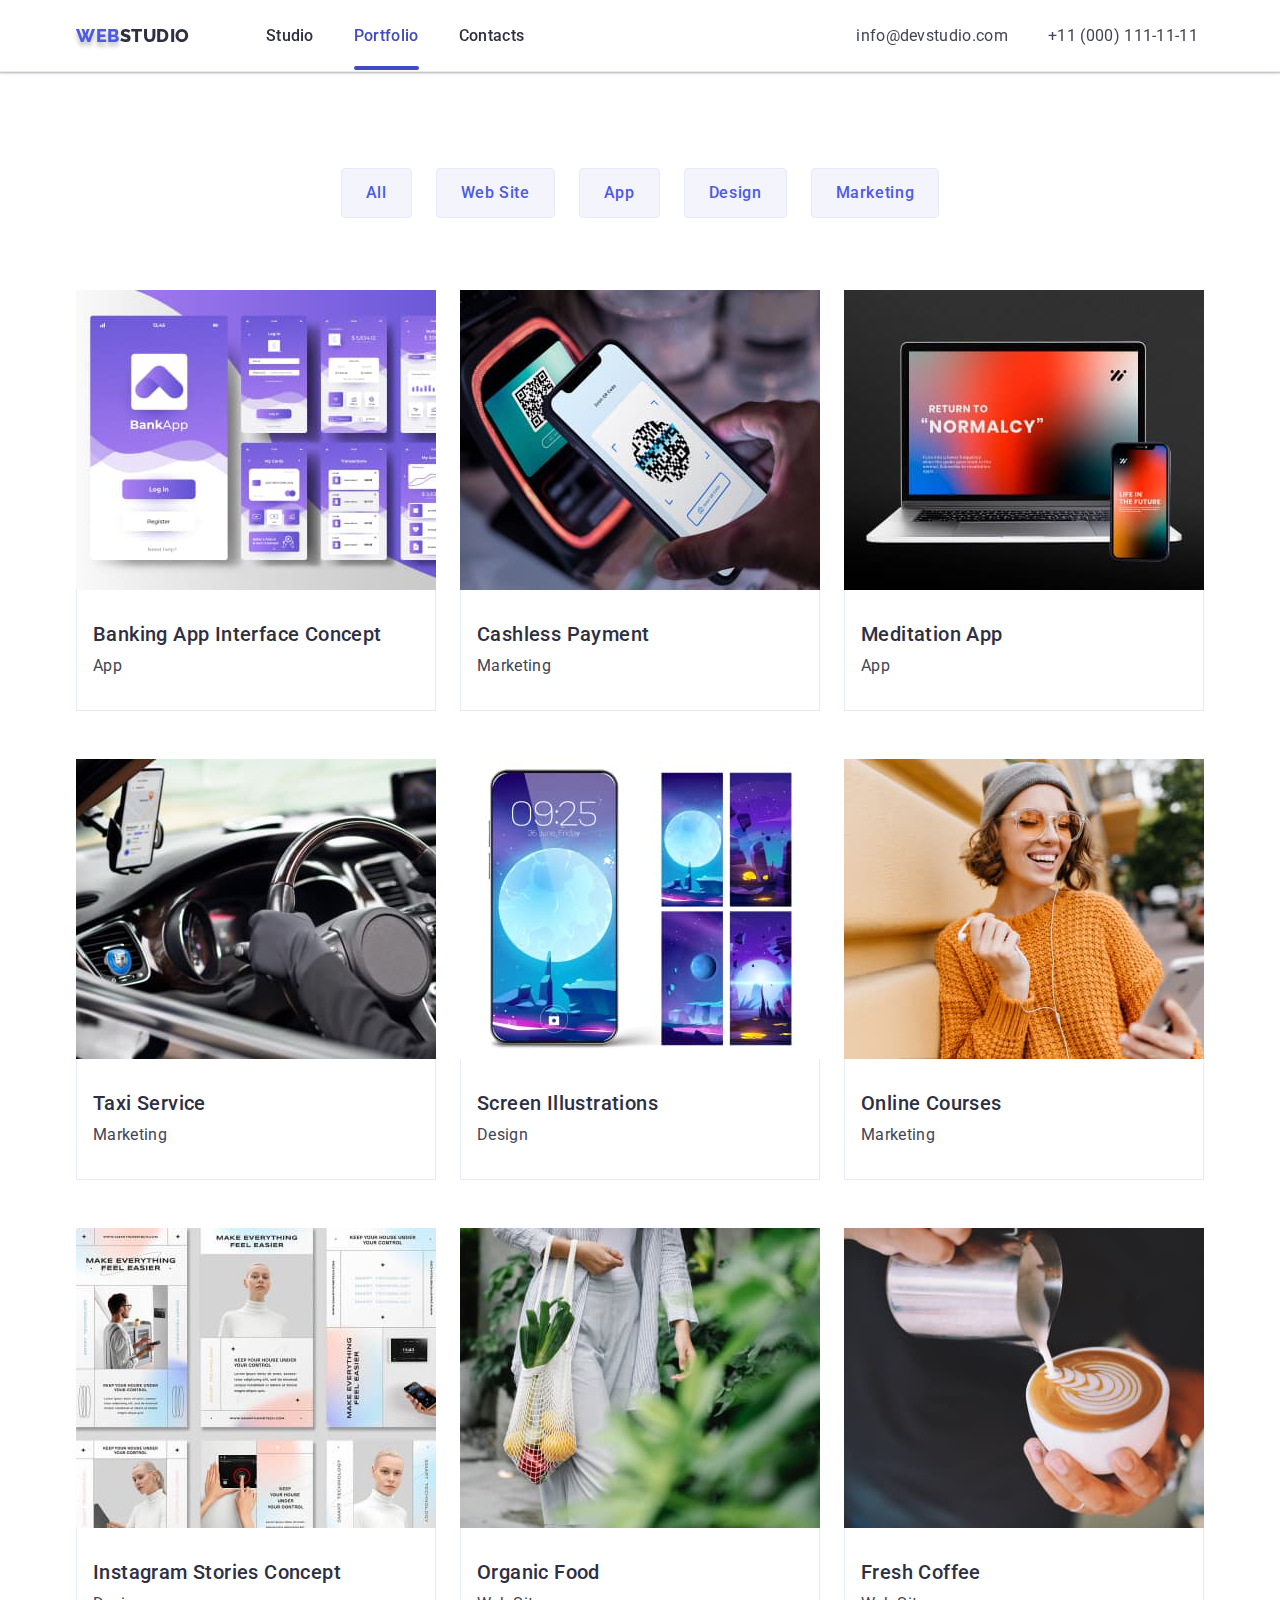
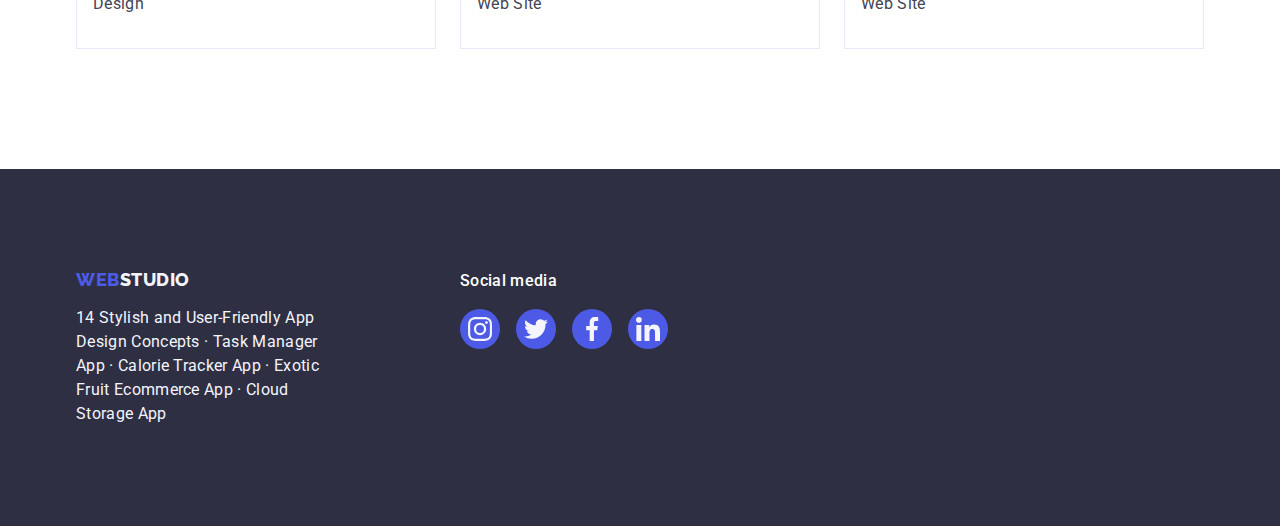
==== commit 9db649b5: "test" ====
--- a/portfolio.html
+++ b/portfolio.html
@@ -103,21 +103,20 @@
               </a>
             </li>
             <li class="projects-card-list">
-              <a class="portfolio-card-link link" href=""
-                ><div class="projects-overlay-box">
+              <a class="portfolio-card-link link" href="">
+                <div class="projects-overlay-box">
                   <img
                     src="./images/cashlesspayment.jpg"
                     alt="Cashless Payment"
                     width="360"
                     height="300"
                   />
-                  <div class="overlay">
-                    <p class="overlay-p">
-                      14 Stylish and User-Friendly App Design Concepts · Task
-                      Manager App · Calorie Tracker App · Exotic Fruit Ecommerce
-                      App · Cloud Storage App
-                    </p>
-                  </div>
+
+                  <p class="overlay-p">
+                    14 Stylish and User-Friendly App Design Concepts · Task
+                    Manager App · Calorie Tracker App · Exotic Fruit Ecommerce
+                    App · Cloud Storage App
+                  </p>
                 </div>
                 <div class="projects-card-list-content">
                   <h2 class="h-two-portfolio">Cashless Payment</h2>
@@ -126,21 +125,19 @@
               </a>
             </li>
             <li class="projects-card-list">
-              <a class="portfolio-card-link link" href=""
-                ><div class="projects-overlay-box">
+              <a class="portfolio-card-link link" href="">
+                <div class="projects-overlay-box">
                   <img
                     src="./images/meditationapp.jpg"
                     alt="Meditation App"
                     width="360"
                     height="300"
                   />
-                  <div class="overlay">
-                    <p class="overlay-p">
-                      14 Stylish and User-Friendly App Design Concepts · Task
-                      Manager App · Calorie Tracker App · Exotic Fruit Ecommerce
-                      App · Cloud Storage App
-                    </p>
-                  </div>
+                  <p class="overlay-p">
+                    14 Stylish and User-Friendly App Design Concepts · Task
+                    Manager App · Calorie Tracker App · Exotic Fruit Ecommerce
+                    App · Cloud Storage App
+                  </p>
                 </div>
                 <div class="projects-card-list-content">
                   <h2 class="h-two-portfolio">Meditation App</h2>
@@ -149,21 +146,19 @@
               </a>
             </li>
             <li class="projects-card-list">
-              <a class="portfolio-card-link link" href=""
-                ><div class="projects-overlay-box">
+              <a class="portfolio-card-link link" href="">
+                <div class="projects-overlay-box">
                   <img
                     src="./images/taxiservice.jpg"
                     alt="Taxi Service"
                     width="360"
                     height="300"
                   />
-                  <div class="overlay">
-                    <p class="overlay-p">
-                      14 Stylish and User-Friendly App Design Concepts · Task
-                      Manager App · Calorie Tracker App · Exotic Fruit Ecommerce
-                      App · Cloud Storage App
-                    </p>
-                  </div>
+                  <p class="overlay-p">
+                    14 Stylish and User-Friendly App Design Concepts · Task
+                    Manager App · Calorie Tracker App · Exotic Fruit Ecommerce
+                    App · Cloud Storage App
+                  </p>
                 </div>
                 <div class="projects-card-list-content">
                   <h2 class="h-two-portfolio">Taxi Service</h2>
@@ -172,21 +167,19 @@
               </a>
             </li>
             <li class="projects-card-list">
-              <a class="portfolio-card-link link" href=""
-                ><div class="projects-overlay-box">
+              <a class="portfolio-card-link link" href="">
+                <div class="projects-overlay-box">
                   <img
                     src="./images/screenillustrations.jpg"
                     alt="Screen Illustrations"
                     width="360"
                     height="300"
                   />
-                  <div class="overlay">
-                    <p class="overlay-p">
-                      14 Stylish and User-Friendly App Design Concepts · Task
-                      Manager App · Calorie Tracker App · Exotic Fruit Ecommerce
-                      App · Cloud Storage App
-                    </p>
-                  </div>
+                  <p class="overlay-p">
+                    14 Stylish and User-Friendly App Design Concepts · Task
+                    Manager App · Calorie Tracker App · Exotic Fruit Ecommerce
+                    App · Cloud Storage App
+                  </p>
                 </div>
                 <div class="projects-card-list-content">
                   <h2 class="h-two-portfolio">Screen Illustrations</h2>
@@ -195,21 +188,19 @@
               </a>
             </li>
             <li class="projects-card-list">
-              <a class="portfolio-card-link link" href=""
-                ><div class="projects-overlay-box">
+              <a class="portfolio-card-link link" href="">
+                <div class="projects-overlay-box">
                   <img
                     src="./images/onlinecourses.jpg"
                     alt="Online Courses"
                     width="360"
                     height="300"
                   />
-                  <div class="overlay">
-                    <p class="overlay-p">
-                      14 Stylish and User-Friendly App Design Concepts · Task
-                      Manager App · Calorie Tracker App · Exotic Fruit Ecommerce
-                      App · Cloud Storage App
-                    </p>
-                  </div>
+                  <p class="overlay-p">
+                    14 Stylish and User-Friendly App Design Concepts · Task
+                    Manager App · Calorie Tracker App · Exotic Fruit Ecommerce
+                    App · Cloud Storage App
+                  </p>
                 </div>
                 <div class="projects-card-list-content">
                   <h2 class="h-two-portfolio">Online Courses</h2>
@@ -218,21 +209,19 @@
               </a>
             </li>
             <li class="projects-card-list">
-              <a class="portfolio-card-link link" href=""
-                ><div class="projects-overlay-box">
+              <a class="portfolio-card-link link" href="">
+                <div class="projects-overlay-box">
                   <img
                     src="./images/instagramstoriesconcept.jpg"
                     alt="Instagram Stories Concept"
                     width="360"
                     height="300"
                   />
-                  <div class="overlay">
-                    <p class="overlay-p">
-                      14 Stylish and User-Friendly App Design Concepts · Task
-                      Manager App · Calorie Tracker App · Exotic Fruit Ecommerce
-                      App · Cloud Storage App
-                    </p>
-                  </div>
+                  <p class="overlay-p">
+                    14 Stylish and User-Friendly App Design Concepts · Task
+                    Manager App · Calorie Tracker App · Exotic Fruit Ecommerce
+                    App · Cloud Storage App
+                  </p>
                 </div>
                 <div class="projects-card-list-content">
                   <h2 class="h-two-portfolio">Instagram Stories Concept</h2>
@@ -249,13 +238,11 @@
                     width="360"
                     height="300"
                   />
-                  <div class="overlay">
-                    <p class="overlay-p">
-                      14 Stylish and User-Friendly App Design Concepts · Task
-                      Manager App · Calorie Tracker App · Exotic Fruit Ecommerce
-                      App · Cloud Storage App
-                    </p>
-                  </div>
+                  <p class="overlay-p">
+                    14 Stylish and User-Friendly App Design Concepts · Task
+                    Manager App · Calorie Tracker App · Exotic Fruit Ecommerce
+                    App · Cloud Storage App
+                  </p>
                 </div>
                 <div class="projects-card-list-content">
                   <h2 class="h-two-portfolio">Organic Food</h2>
@@ -272,13 +259,11 @@
                     width="360"
                     height="300"
                   />
-                  <div class="overlay">
-                    <p class="overlay-p">
-                      14 Stylish and User-Friendly App Design Concepts · Task
-                      Manager App · Calorie Tracker App · Exotic Fruit Ecommerce
-                      App · Cloud Storage App
-                    </p>
-                  </div>
+                  <p class="overlay-p">
+                    14 Stylish and User-Friendly App Design Concepts · Task
+                    Manager App · Calorie Tracker App · Exotic Fruit Ecommerce
+                    App · Cloud Storage App
+                  </p>
                 </div>
                 <div class="projects-card-list-content">
                   <h2 class="h-two-portfolio">Fresh Coffee</h2>
--- a/css/styles.css
+++ b/css/styles.css
@@ -506,6 +506,8 @@
 }
 .portfolio-card-link:hover, .portfolio-card-link:focus {
   box-shadow: 0px 1px 6px rgba(46, 47, 66, 0.08), 0px 1px 1px rgba(46, 47, 66, 0.16), 0px 2px 1px rgba(46, 47, 66, 0.08);
+}
+.portfolio-card-link:hover .overlay-p, .portfolio-card-link:focus .overlay-p {
   transform: translateY(0%);
 }
 
@@ -521,24 +523,8 @@
 .projects-overlay-box {
   position: relative;
   overflow: hidden;
-  display: flex;
-  width: 296px;
-  flex-direction: column;
-  flex-shrink: 0;
-  background-color: rgba(77, 90, 229, 0.8);
-  position: absolute;
-  top: 0;
-  left: 0;
-  width: 100%;
-  height: 100%;
-  transform: translateY(100%);
-  transition: transform 250ms ease-in-out;
-}
-.projects-overlay-box:hover, .projects-overlay-box:focus {
-  transform: translateY(0);
-}
-
-.overlay-p {
+}
+.projects-overlay-box .overlay-p {
   position: absolute;
   top: 0;
   color: #f4f4fd;
@@ -549,6 +535,7 @@
   width: 100%;
   height: 100%;
   background-color: #4d5ae5;
+  transform: translateY(100%);
   transition: transform 250ms cubic-bezier(0.4, 0, 0.2, 1);
 }
 
